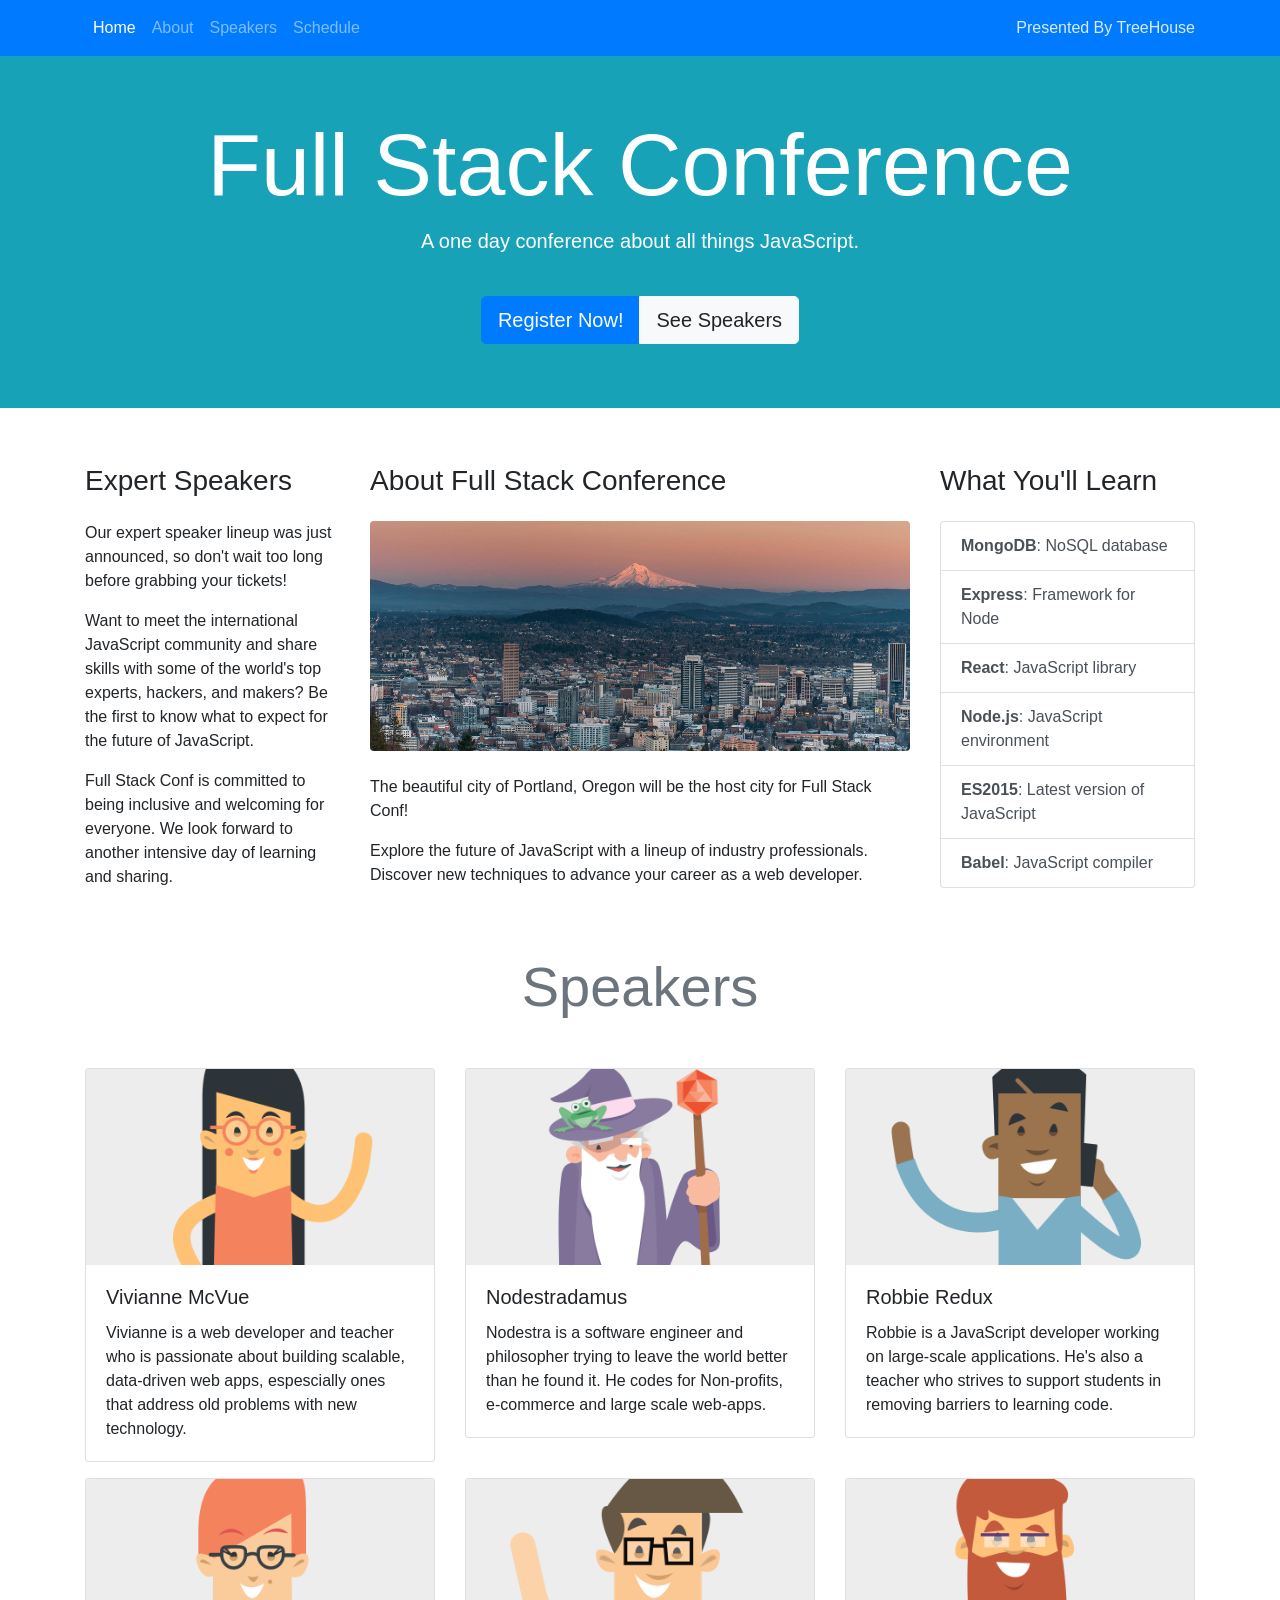
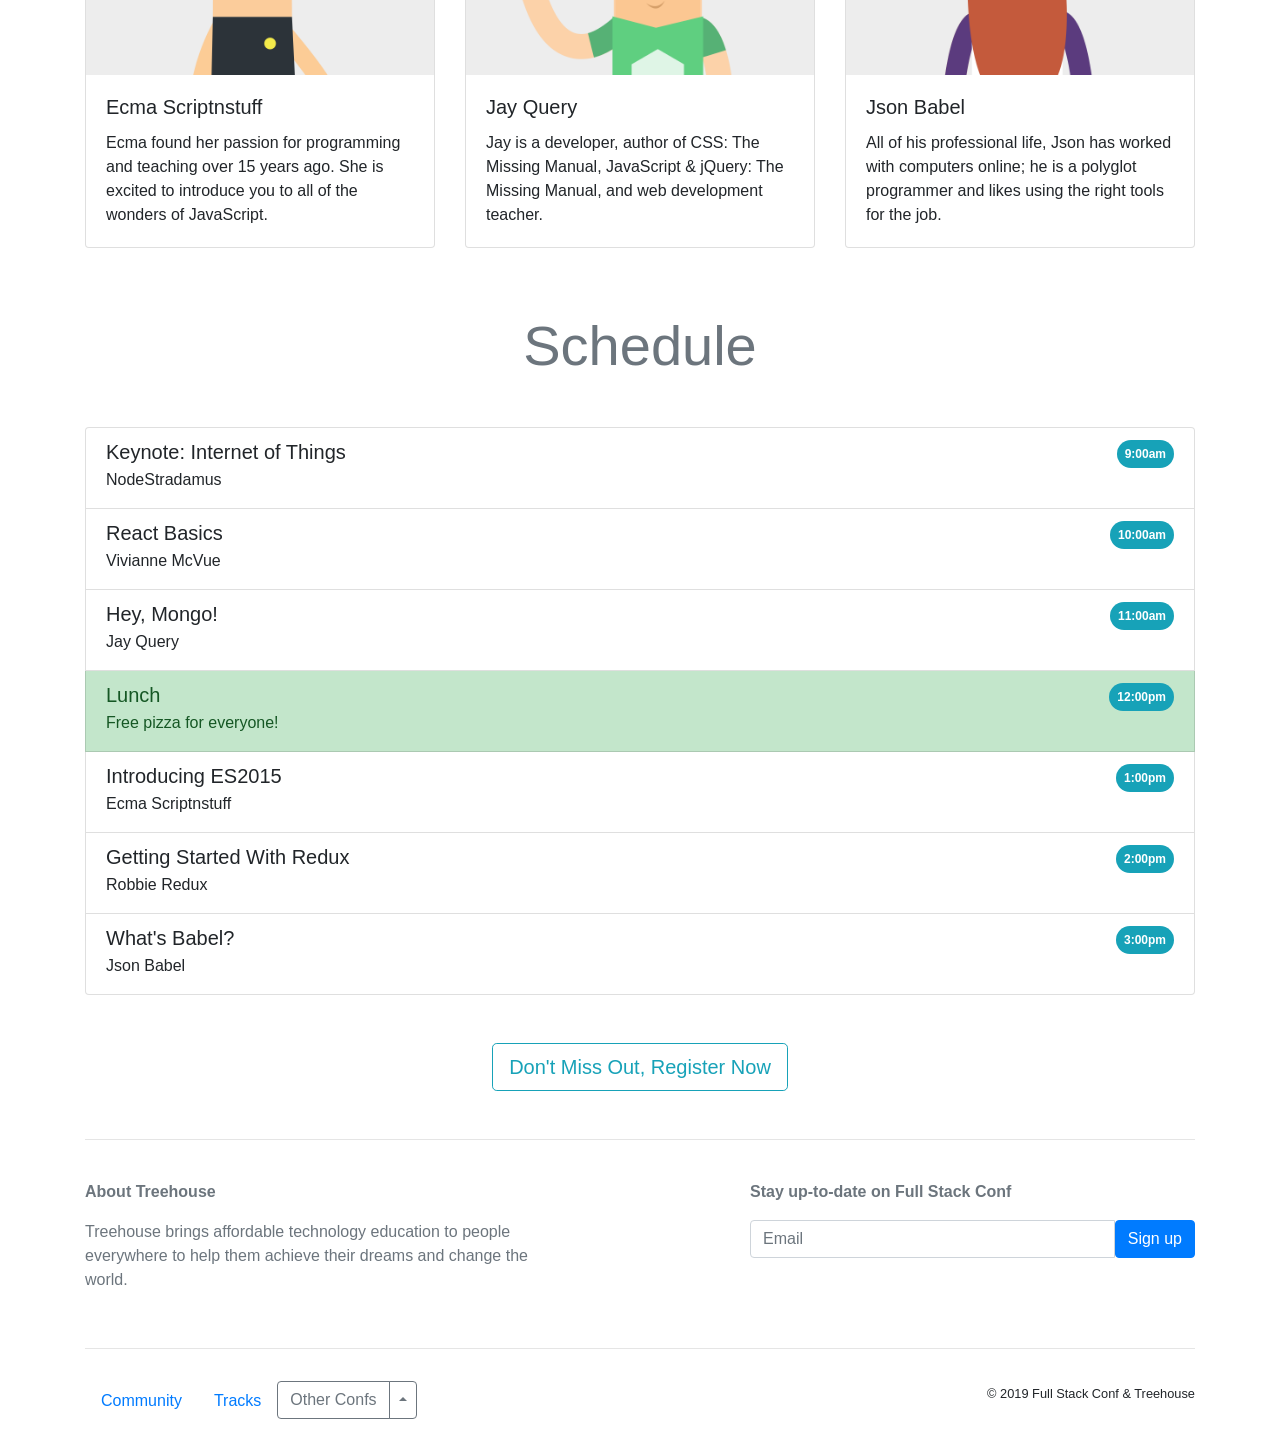
==== index.html @ b1ccd08b "Update index.html" ====
<!DOCTYPE html>
<html lang="en">
  <head>
    <title>Full Stack Conf</title>
    <!-- Required meta tags -->
    <meta charset="utf-8">
    <meta name="viewport" content="width=device-width, initial-scale=1, shrink-to-fit=no">

    <!-- Bootstrap CSS -->
    <link rel="stylesheet" href="https://maxcdn.bootstrapcdn.com/bootstrap/4.0.0-beta/css/bootstrap.min.css" integrity="sha384-/Y6pD6FV/Vv2HJnA6t+vslU6fwYXjCFtcEpHbNJ0lyAFsXTsjBbfaDjzALeQsN6M" crossorigin="anonymous">
    <link rel="stylesheet" type="text/css" href="style.css">
  </head>
  <body id="home" data-spy="scroll" data-target=".navbar" data-offset="100">

      <!-- Navbar -->
    <nav class="navbar navbar-expand-lg navbar-dark bg-primary fixed-top">
          <div class="container">
                <a class="navbar-brand order-1 mr-0" href="https://www.teamtreehouse.com" target="_blank">Presented By TreeHouse</a>
                <button class="navbar-toggler" type="button" data-toggle="collapse" data-target="#navbarNavAltMarkup" aria-controls="navbarNavAltMarkup" aria-expanded="false" aria-label="Toggle navigation">
                <span class="navbar-toggler-icon"></span>
                </button>
                <div class="collapse navbar-collapse" id="navbarNavAltMarkup">
                <div class="navbar-nav">
                    <a class="nav-item nav-link" href="#home">Home <span class="sr-only">(current)</span></a>
                    <a class="nav-item nav-link" href="#about">About</a>
                    <a class="nav-item nav-link" href="#speakers">Speakers</a>
                    <a class="nav-item nav-link" href="#schedule" tabindex="-1" aria-disabled="true">Schedule</a>
                </div>
                </div>
            </div>
    </nav><!-- /NavBar -->

      <!-- JumboTron -->
    <div class="jumbotron jumbotron-fluid bg-info text-white">
        <div class="container text-sm-center pt-5">
            <h1 class="display-2">Full Stack Conference</h1>
            <p class="lead">A one day conference about all things JavaScript.</p>
            <div class="btn-group mt-4" role="group" aria-label="callout buttons">
                    <button type="button" data-toggle="modal" data-target="#register" class="btn  btn-primary btn-lg">Register Now!</button>
                    <a class="btn btn-light btn-lg" href="#speakers">See Speakers</a>
                </div>
        </div>
    </div><!-- /Jumbotron -->

    <div class="container pt-4">

        <!-- about -->
        <div class="row" id="about">
            <div class="col-lg order-lg-2 col-xl-6">
                <h3 class="mb-4">About Full Stack Conference</h3>
                <img src="pdx.jpg" alt="Portland" class="mb-4 img-fluid rounded d-none d-sm-block">
                <p>The beautiful city of Portland, Oregon will be the host city for Full Stack Conf!</p>
                <p>Explore the future of JavaScript with a lineup of industry professionals. Discover new techniques to advance your career as a web developer.</p>
            </div>
            <div class="col-lg order-lg-1">
                <h3 class="mb-4">Expert Speakers</h3>
                <p>Our expert speaker lineup was just announced, so don't wait too long before grabbing your tickets!</p>
                <p>Want to meet the international JavaScript community and share skills with some of the world's top experts, hackers, and makers? Be the first to know what to expect for the future of JavaScript.</p>
                <p>Full Stack Conf is committed to being inclusive and welcoming for everyone. We look forward to another intensive day of learning and sharing.</p>
            </div>
            <div class="col-lg order-lg-3">
                <h3 class="mb-4">What You'll Learn</h3>
                <div class="list-group">
                        <a href="#" class="list-group-item list-group-item-action"><strong>MongoDB</strong>: NoSQL database</a>
                        <a href="#" class="list-group-item list-group-item-action"><strong>Express</strong>: Framework for Node</a>
                        <a href="#" class="list-group-item list-group-item-action"><strong>React</strong>: JavaScript library</a>
                        <a href="#" class="list-group-item list-group-item-action"><strong>Node.js</strong>: JavaScript environment</a>
                        <a href="#" class="list-group-item list-group-item-action"><strong>ES2015</strong>: Latest version of JavaScript</a>
                        <a href="#" class="list-group-item list-group-item-action"><strong>Babel</strong>: JavaScript compiler</a>
                        </div>
            </div>
        </div><!--/about -->

        <!-- Speakers -->
        <h1 id="speakers" class="display-4 text-center my-5 text-muted">Speakers</h1>
        <div class="row">
            <div class="col-md-6 col-lg-4">
                <div class="card mb-3">
                    <img src="vivianne.png" class="card-img-top" alt="Vivianne">
                    <div class="card-body">
                        <h5 class="card-title">Vivianne McVue</h5>
                        <p class="card-text">Vivianne is a web developer and teacher who is passionate about building scalable, data-driven web apps, espescially ones that address old problems with new technology.</p>
                    </div>
                </div>
            </div>
            <div class="col-md-6 col-lg-4">
                    <div class="card mb-3">
                            <img src="nodestradamus.png" class="card-img-top" alt="Nodestradamus">
                            <div class="card-body">
                                <h5 class="card-title">Nodestradamus</h5>
                                <p class="card-text">Nodestra is a software engineer and philosopher trying to leave the world better than he found it. He codes for Non-profits, e-commerce and large scale web-apps.</p>
                            </div>
                        </div>
            </div>
            <div class="col-md-6 col-lg-4">                  
                <div class="card mb-3">
                    <img src="robbie.png" class="card-img-top" alt="Robbie">
                    <div class="card-body">
                        <h5 class="card-title">Robbie Redux</h5>
                        <p class="card-text">Robbie is a JavaScript developer working on large-scale applications. He's also a teacher who strives to support students in removing barriers to learning code.</p>
                    </div>
                </div>
            </div>
            <div class="col-md-6 col-lg-4">                  
                <div class="card mb-3">
                    <img src="ecma.png" class="card-img-top" alt="Ecma">
                    <div class="card-body">
                        <h5 class="card-title">Ecma Scriptnstuff</h5>
                        <p class="card-text">Ecma found her passion for programming and teaching over 15 years ago. She is excited to introduce you to all of the wonders of JavaScript.</p>
                    </div>
                </div>
            </div>
            <div class="col-md-6 col-lg-4">                  
                <div class="card mb-3">
                    <img src="jay.png" class="card-img-top" alt="Nodestradamus">
                    <div class="card-body">
                        <h5 class="card-title">Jay Query</h5>
                        <p class="card-text">Jay is a developer, author of CSS: The Missing Manual, JavaScript &amp; jQuery: The Missing Manual, and web development teacher.</p>
                    </div>
                </div>
            </div>
            <div class="col-md-6 col-lg-4">                  
                <div class="card mb-3">
                    <img src="json.png" class="card-img-top" alt="Json">
                    <div class="card-body">
                        <h5 class="card-title">Json Babel</h5>
                        <p class="card-text">All of his professional life, Json has worked with computers online; he is a polyglot programmer and likes using the right tools for the job.</p>
                    </div>
                </div>
            </div>
        </div>        <!-- /Speakers -->

        <!-- Schedule -->
        <h1 id="schedule" class="display-4 text-center my-5 text-muted">Schedule</h1>
        <ul class="list-group">
            <li class="list-group-item">
                <div class="d-flex justify-content-between">
                    <h5 class="mb-1">Keynote: Internet of Things</h5>
                    <span class="badge badge-pill badge-info p-2">9:00am</span>
                </div>
                <p class="mb-1">NodeStradamus</p>
            </li>
            <li class="list-group-item">
                <div class="d-flex justify-content-between">
                    <h5 class="mb-1">React Basics</h5>
                    <span class="badge badge-pill badge-info p-2">10:00am</span>
                </div>
                <p class="mb-1">Vivianne McVue</p>
            </li>
                <li class="list-group-item">
                    <div class="d-flex justify-content-between">
                    <h5 class="mb-1">Hey, Mongo!</h5>
                    <span class="badge badge-pill badge-info p-2">11:00am</span>
                    </div>
                    <p class="mb-1">Jay Query</p>
            </li>
            <li class="list-group-item list-group-item-success">
                <div class="d-flex justify-content-between">
                    <h5 class="mb-1">Lunch</h5>
                    <span class="badge badge-pill badge-info p-2">12:00pm</span>
                </div>
                <p class="mb-1">Free pizza for everyone!</p>
            </li>
            <li class="list-group-item">
                <div class="d-flex justify-content-between">
                    <h5 class="mb-1">Introducing ES2015</h5>
                    <span class="badge badge-pill badge-info p-2">1:00pm</span>
                </div>
                <p class="mb-1">Ecma Scriptnstuff</p>
            </li> 
                <li class="list-group-item">
                    <div class="d-flex justify-content-between">
                    <h5 class="mb-1">Getting Started With Redux</h5>
                    <span class="badge badge-pill badge-info p-2">2:00pm</span>
                    </div>
                    <p class="mb-1">Robbie Redux</p>
            </li> 
            <li class="list-group-item">
                <div class="d-flex justify-content-between">
                    <h5 class="mb-1">What's Babel?</h5>
                    <span class="badge badge-pill badge-info p-2">3:00pm</span>
                </div>
                <p class="mb-1">Json Babel</p>
            </li>        
        </ul><!-- /Schedule -->

        <!-- Callout Button -->
        <button type="button" data-toggle="modal" data-target="#register" class="btn btn-outline-info btn-lg d-block mx-auto my-5">Don't Miss Out, Register Now</button><!-- /Callout Button -->

        <!-- signup form -->
        <hr>
            <div class="row py-4 text-muted">
                <div class="col-md col-xl-5">
                    <p><strong>About Treehouse</strong></p>
                    <p>Treehouse brings affordable technology education to people everywhere to help them achieve their dreams and change the world.</p>
                </div>
                <div class="col-md col-xl-5 ml-auto">
                    <p><strong>Stay up-to-date on Full Stack Conf</strong></p>
                    <div class="input-group">
                    <input type="text" class="form-control" placeholder="Email">
                    <span class="input-group-btn">
                        <button class="btn btn-primary" type="button">Sign up</button>
                    </span>
                    </div>
                </div>
            </div>
        <hr><!-- /signup form -->

        <!-- footer -->
        <div class="row py-3">
            <div class="col-md-7"> 
                <ul class="nav">
                    <li class="nav-item"><a class="nav-link" href="#">Community</a>
                    </li>
                    <li class="nav-item"><a class="nav-link" href="#">Tracks</a>
                    </li>
                    <li class="nav-item">
                        <div class="btn-group dropup">
                            <button type="button" class="btn btn-outline-secondary">Other Confs</button>
                            <button type="button" class="btn btn-outline-secondary dropdown-toggle dropdown-toggle-split" data-toggle="dropdown" aria-haspopup="true" aria-expanded="false">
                                <span class="sr-only">Toggle Dropdown</span>
                            </button>
                            <div class="dropdown-menu">
                                <a class="dropdown-item" href="#">CSS Conf</a>
                                <a class="dropdown-item" href="#">Python Conf</a>
                                <a class="dropdown-item" href="#">Java Conf</a>
                                <a class="dropdown-item" href="#">Swift Conf</a>
                            </div>
                        </div>
                    </li>
                </ul>
            </div>
            <div class="col-md text-md-right">
                    <small>&copy; 2019 Full Stack Conf &amp; Treehouse</small>
            </div>
        </div><!-- /footer -->

    </div><!--/container -->

<!-- ===============================
    FORM MODAL
====================================-->

<div class="modal fade" id="register" tabindex="-1" role="dialog" aria-labelledby="register form" aria-hidden="true">
    <div class="modal-dialog modal-lg" role="document">
        <div class="modal-content">
            <div class="modal-header bg-info text-white">
                <h5 class="modal-title" id="exampleModalLabel">Register for Full-Stack Conference</h5>
                <button type="button" class="close" data-dismiss="modal" aria-label="Close">
                <span aria-hidden="true">&times;</span>
                </button>
            </div>
            <div class="modal-body">
                <!-- Registration Form -->
                <form>
                    <div class="alert alert-warning alert-dismissible fade show" role="alert">
                        <strong>Hurry!</strong> Early bird registration ends in 2 days.
                        <button type="button" class="close" data-dismiss="alert" aria-label="Close">
                            <span aria-hidden="true">&times;</span>
                        </button>
                    </div>
                    <h5 class="mb-4">Basic Info</h5>
                    <div class="form-group">
                        <label for="name">Name:</label>
                        <input type="text" class="form-control" id="name">
                    </div>
                    <div class="form-group">
                        <label for="email">Email:</label>
                        <input type="email" class="form-control" id="email">
                    </div>
                    <div class="form-group">
                        <label for="role">Job Role:</label>
                        <select class="form-control" id="role">
                            <option value="full stack js developer">Full Stack JavaScript Developer</option>
                            <option value="front end developer">Front End Developer</option>
                            <option value="back end developer">Back End Developer</option>
                            <option value="designer">Designer</option>
                            <option value="student">Student</option> 
                        </select>
                    </div>
                    <hr class="my-4">
                    <h5 class="mb-4">Which Topics Interest You Most?</h5>
                    <div class="form-check">
                        <label class="custom-control custom-checkbox">
                            <input type="checkbox" class="custom-control-input">
                            <span class="custom-control-indicator"></span>
                            <span class="custom-control-description">JavaScript Frameworks</span>
                        </label>
                    </div>                    
                    <div class="form-check">
                        <label class="custom-control custom-checkbox">
                            <input type="checkbox" class="custom-control-input">
                            <span class="custom-control-indicator"></span>
                            <span class="custom-control-description">JavaScript Libraries</span>
                        </label>
                    </div>                   
                     <div class="form-check">
                        <label class="custom-control custom-checkbox">
                            <input type="checkbox" class="custom-control-input">
                            <span class="custom-control-indicator"></span>
                            <span class="custom-control-description">Node.js</span>
                        </label>
                    </div>                    
                    <div class="form-check">
                        <label class="custom-control custom-checkbox">
                            <input type="checkbox" class="custom-control-input">
                            <span class="custom-control-indicator"></span>
                            <span class="custom-control-description">Build Tools</span>
                        </label>
                    </div>                    
                    <div class="form-check">
                        <label class="custom-control custom-checkbox">
                            <input type="checkbox" class="custom-control-input">
                            <span class="custom-control-indicator"></span>
                            <span class="custom-control-description">ES2015</span>
                        </label>
                    </div>
                    <hr class="mb-4">
                    <h5 class="mb-4">Payment Info</h5>
                    <div class="form-row">
                        <div class="col-lg-6 form-group">
                            <label for="cc-num">Card Number:</label>
                            <input class="form-control" id="cc-num" type="text">
                        </div>
                        <div class="col-lg form-group">
                            <label for="zip">Zip Code:</label>
                            <input class="form-control" id="zip" type="text">
                        </div>
                        <div class="col-lg form-group">
                            <label for="cvv">CVV:</label>
                            <input class="form-control" id="cvv" type="text">
                        </div>
                    </div>
                    <div class="form-row">
                        <label class="col-lg-12">Expiration Date:</label>
                        <div class="form-group col-lg-8">
                            <select class="custom-select form-control" id="exp-month">
                                <option value="1">1 - January</option>
                                <option value="2">2 - February</option>
                                <option value="3">3 - March</option>
                                <option value="4">4 - April</option>
                                <option value="5">5 - May</option>
                                <option value="6">6 - June</option>
                                <option value="7">7 - July</option>
                                <option value="8">8 - August</option>
                                <option value="9">9 - September</option>
                                <option value="10">10 - October</option>
                                <option value="11">11 - November</option> 
                                <option value="12">12 - December</option>
                            </select> 
                        </div>
                        <div class="form-group col-lg">
                            <select class="custom-select form-control" id="exp-year">
                                <option value="2016">2016</option>
                                <option value="2017">2017</option>
                                <option value="2018">2018</option>
                                <option value="2019">2019</option>
                                <option value="2020">2020</option>
                            </select>  
                        </div>
                    </div>
                    <hr class="mb-4">
                    <button type="submit" class="btn btn-primary btn-lg">Register</button>
                </form><!-- /Registration Form -->
            </div>
        </div>
    </div>
</div>

    <!-- Optional JavaScript -->
    <!-- jQuery first, then Popper.js, then Bootstrap JS -->
    <script src="https://code.jquery.com/jquery-3.2.1.slim.min.js" integrity="sha384-KJ3o2DKtIkvYIK3UENzmM7KCkRr/rE9/Qpg6aAZGJwFDMVNA/GpGFF93hXpG5KkN" crossorigin="anonymous"></script>
    <script src="https://cdnjs.cloudflare.com/ajax/libs/popper.js/1.11.0/umd/popper.min.js" integrity="sha384-b/U6ypiBEHpOf/4+1nzFpr53nxSS+GLCkfwBdFNTxtclqqenISfwAzpKaMNFNmj4" crossorigin="anonymous"></script>
    <script src="https://maxcdn.bootstrapcdn.com/bootstrap/4.0.0-beta/js/bootstrap.min.js" integrity="sha384-h0AbiXch4ZDo7tp9hKZ4TsHbi047NrKGLO3SEJAg45jXxnGIfYzk4Si90RDIqNm1" crossorigin="anonymous"></script>
  </body>
</html>
---- style.css ----
.navbar .navbar-brand{
  color: rgba(255,255,255,0.85);
  font-size: 1rem;
}

.jumbotron {
  background-image: url('../img/jumbo-bg.jpg');
  background-size: cover;
}
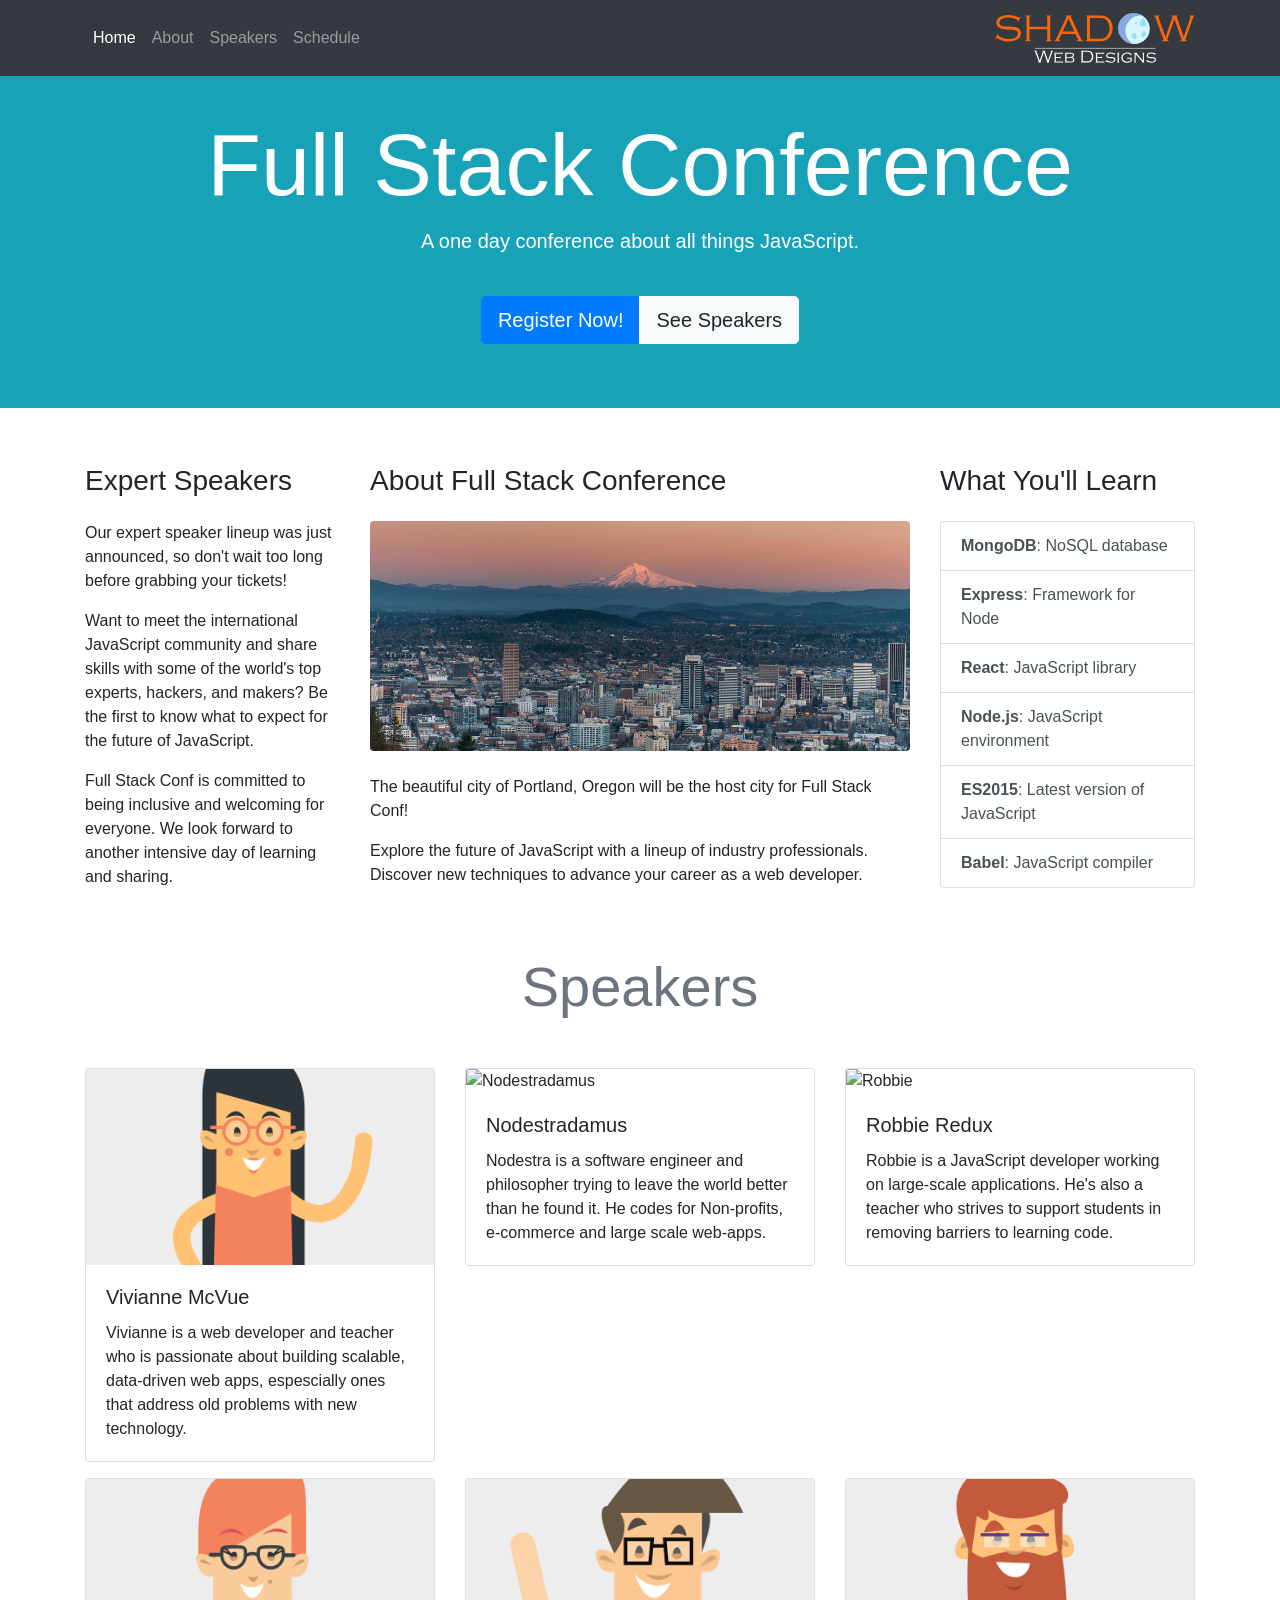
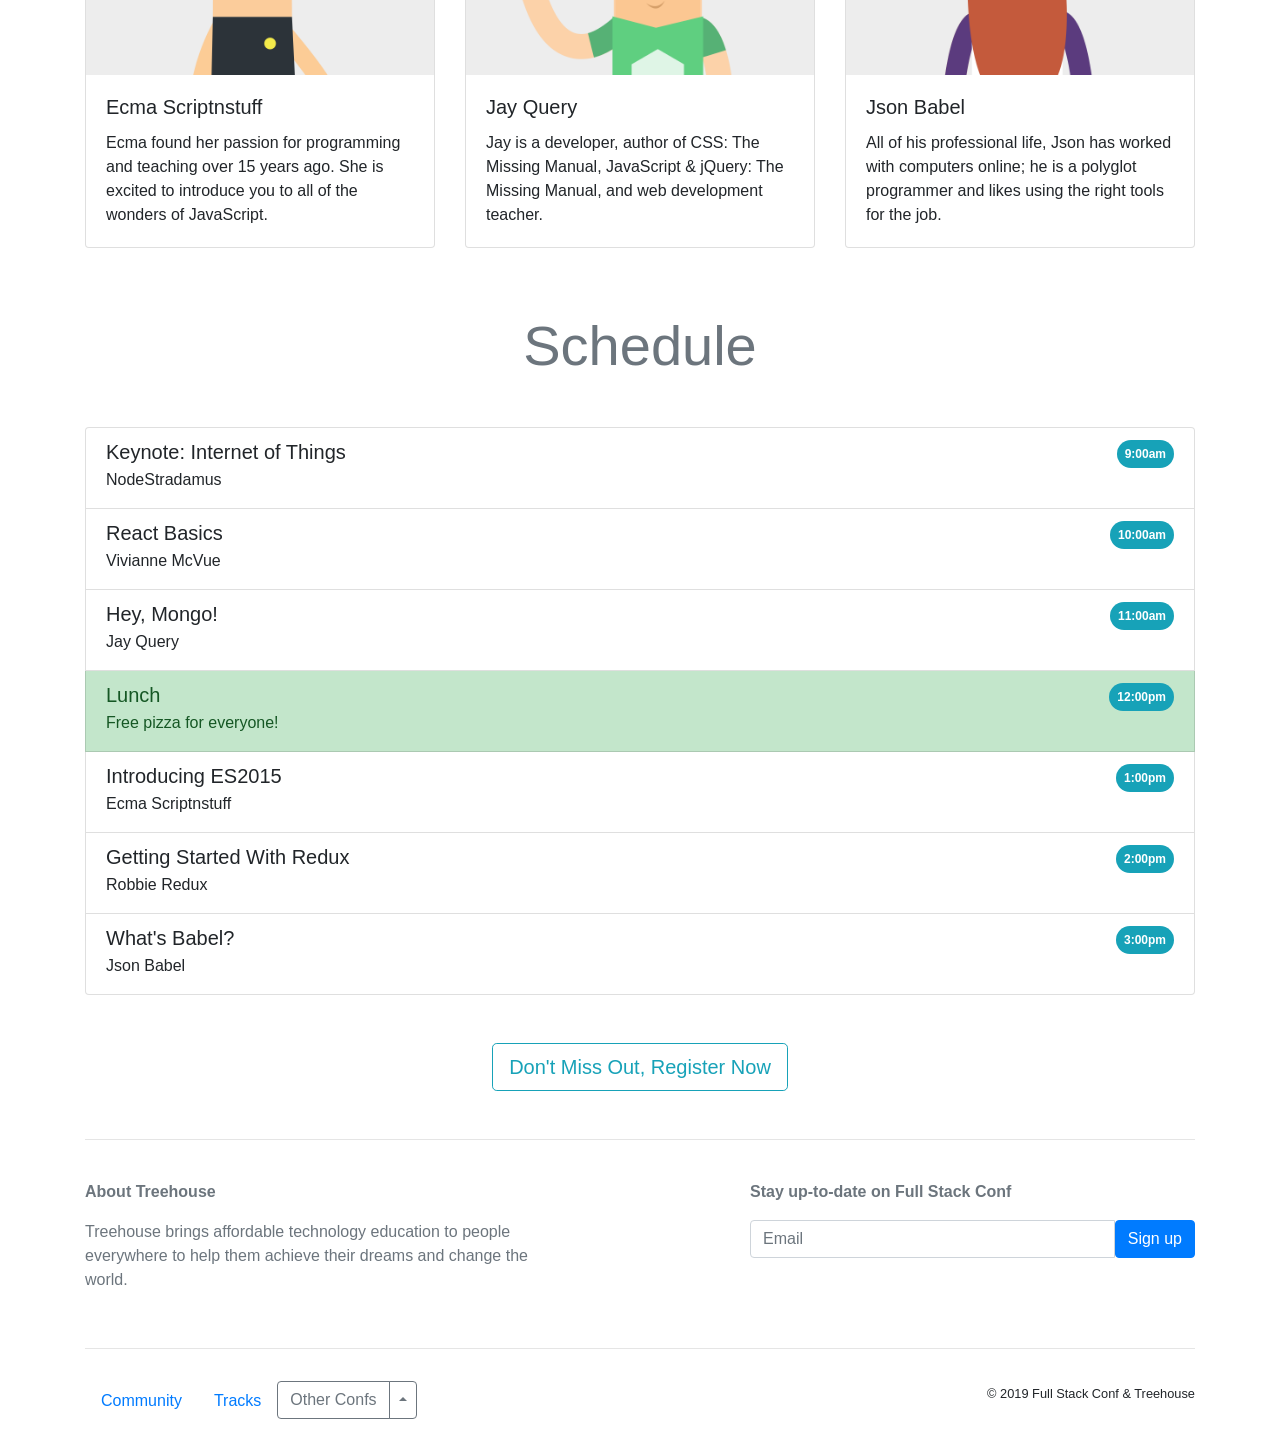
==== commit e684dae2: "Add files via upload" ====
--- a/index.html
+++ b/index.html
@@ -13,9 +13,9 @@
   <body id="home" data-spy="scroll" data-target=".navbar" data-offset="100">
 
       <!-- Navbar -->
-    <nav class="navbar navbar-expand-lg navbar-dark bg-primary fixed-top">
+    <nav class="navbar navbar-expand-lg navbar-dark bg-dark fixed-top">
           <div class="container">
-                <a class="navbar-brand order-1 mr-0" href="https://www.teamtreehouse.com" target="_blank">Presented By TreeHouse</a>
+                <a  class="navbar-brand order-1 mr-0" href="https://www.teamtreehouse.com" target="_blank"><img class="logo" src="LightShadows.svg" alt="logo"></a>
                 <button class="navbar-toggler" type="button" data-toggle="collapse" data-target="#navbarNavAltMarkup" aria-controls="navbarNavAltMarkup" aria-expanded="false" aria-label="Toggle navigation">
                 <span class="navbar-toggler-icon"></span>
                 </button>
@@ -85,7 +85,7 @@
             </div>
             <div class="col-md-6 col-lg-4">
                     <div class="card mb-3">
-                            <img src="nodestradamus.png" class="card-img-top" alt="Nodestradamus">
+                            <img src="Nodestradamus.png" class="card-img-top" alt="Nodestradamus">
                             <div class="card-body">
                                 <h5 class="card-title">Nodestradamus</h5>
                                 <p class="card-text">Nodestra is a software engineer and philosopher trying to leave the world better than he found it. He codes for Non-profits, e-commerce and large scale web-apps.</p>
@@ -94,7 +94,7 @@
             </div>
             <div class="col-md-6 col-lg-4">                  
                 <div class="card mb-3">
-                    <img src="robbie.png" class="card-img-top" alt="Robbie">
+                    <img src="Robbie.png" class="card-img-top" alt="Robbie">
                     <div class="card-body">
                         <h5 class="card-title">Robbie Redux</h5>
                         <p class="card-text">Robbie is a JavaScript developer working on large-scale applications. He's also a teacher who strives to support students in removing barriers to learning code.</p>
--- a/style.css
+++ b/style.css
@@ -1,9 +1,27 @@
-.navbar .navbar-brand{
+.navbar{
   color: rgba(255,255,255,0.85);
   font-size: 1rem;
+  background-color: gray;
+  color: white;
 }
 
+.nav-item{
+  color: white;
+}
 .jumbotron {
   background-image: url('../img/jumbo-bg.jpg');
   background-size: cover;
+}
+
+.logo{
+  max-width: 200px;
+}
+
+@media(min-width: 750px){
+.card:hover {
+  transform: scale(1.1); 
+}
+.list-group-item:hover{
+  transform: scale(1.05);
+}
 }
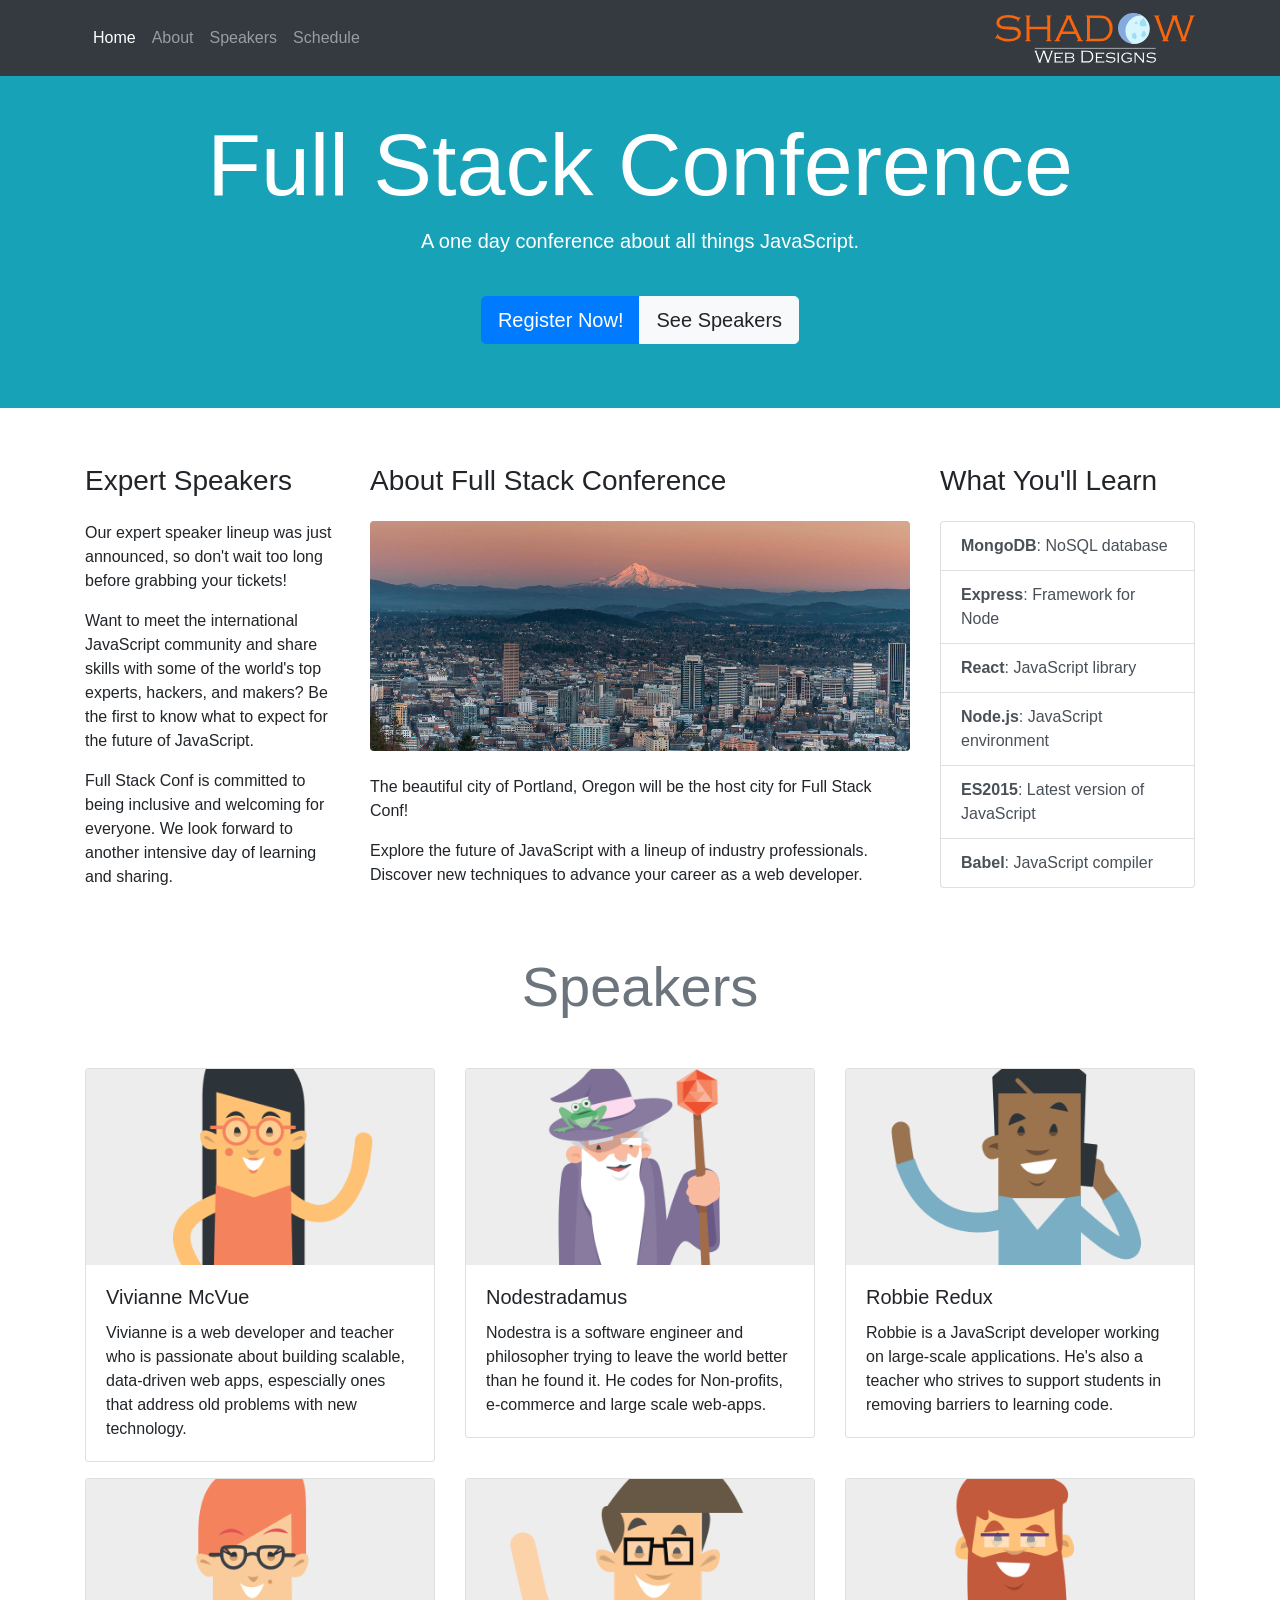
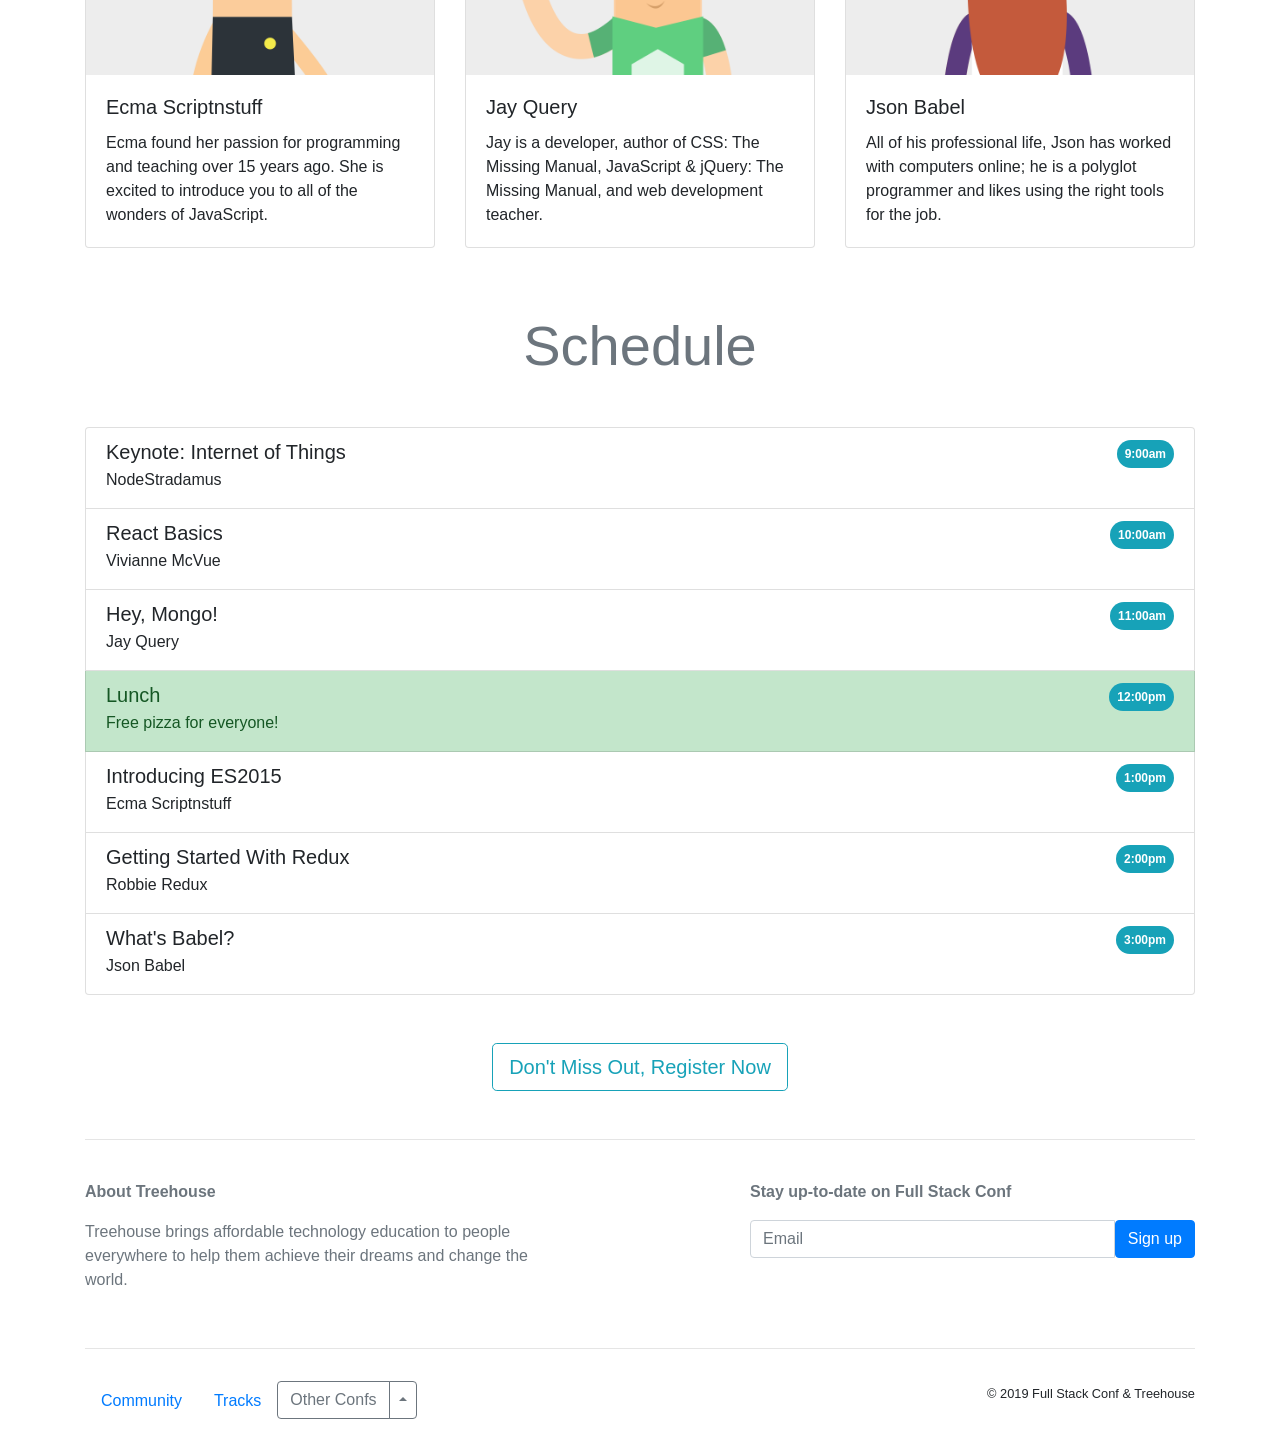
==== commit 498cb674: "Update index.html" ====
--- a/index.html
+++ b/index.html
@@ -15,7 +15,7 @@
       <!-- Navbar -->
     <nav class="navbar navbar-expand-lg navbar-dark bg-dark fixed-top">
           <div class="container">
-                <a  class="navbar-brand order-1 mr-0" href="https://www.teamtreehouse.com" target="_blank"><img class="logo" src="LightShadows.svg" alt="logo"></a>
+                <a  class="navbar-brand order-1 mr-0" href="https://levikull.github.io/" target="_blank"><img class="logo" src="LightShadows.svg" alt="logo"></a>
                 <button class="navbar-toggler" type="button" data-toggle="collapse" data-target="#navbarNavAltMarkup" aria-controls="navbarNavAltMarkup" aria-expanded="false" aria-label="Toggle navigation">
                 <span class="navbar-toggler-icon"></span>
                 </button>
@@ -85,7 +85,7 @@
             </div>
             <div class="col-md-6 col-lg-4">
                     <div class="card mb-3">
-                            <img src="Nodestradamus.png" class="card-img-top" alt="Nodestradamus">
+                            <img src="nodestradamus.png" class="card-img-top" alt="Nodestradamus">
                             <div class="card-body">
                                 <h5 class="card-title">Nodestradamus</h5>
                                 <p class="card-text">Nodestra is a software engineer and philosopher trying to leave the world better than he found it. He codes for Non-profits, e-commerce and large scale web-apps.</p>
@@ -94,7 +94,7 @@
             </div>
             <div class="col-md-6 col-lg-4">                  
                 <div class="card mb-3">
-                    <img src="Robbie.png" class="card-img-top" alt="Robbie">
+                    <img src="robbie.png" class="card-img-top" alt="Robbie">
                     <div class="card-body">
                         <h5 class="card-title">Robbie Redux</h5>
                         <p class="card-text">Robbie is a JavaScript developer working on large-scale applications. He's also a teacher who strives to support students in removing barriers to learning code.</p>
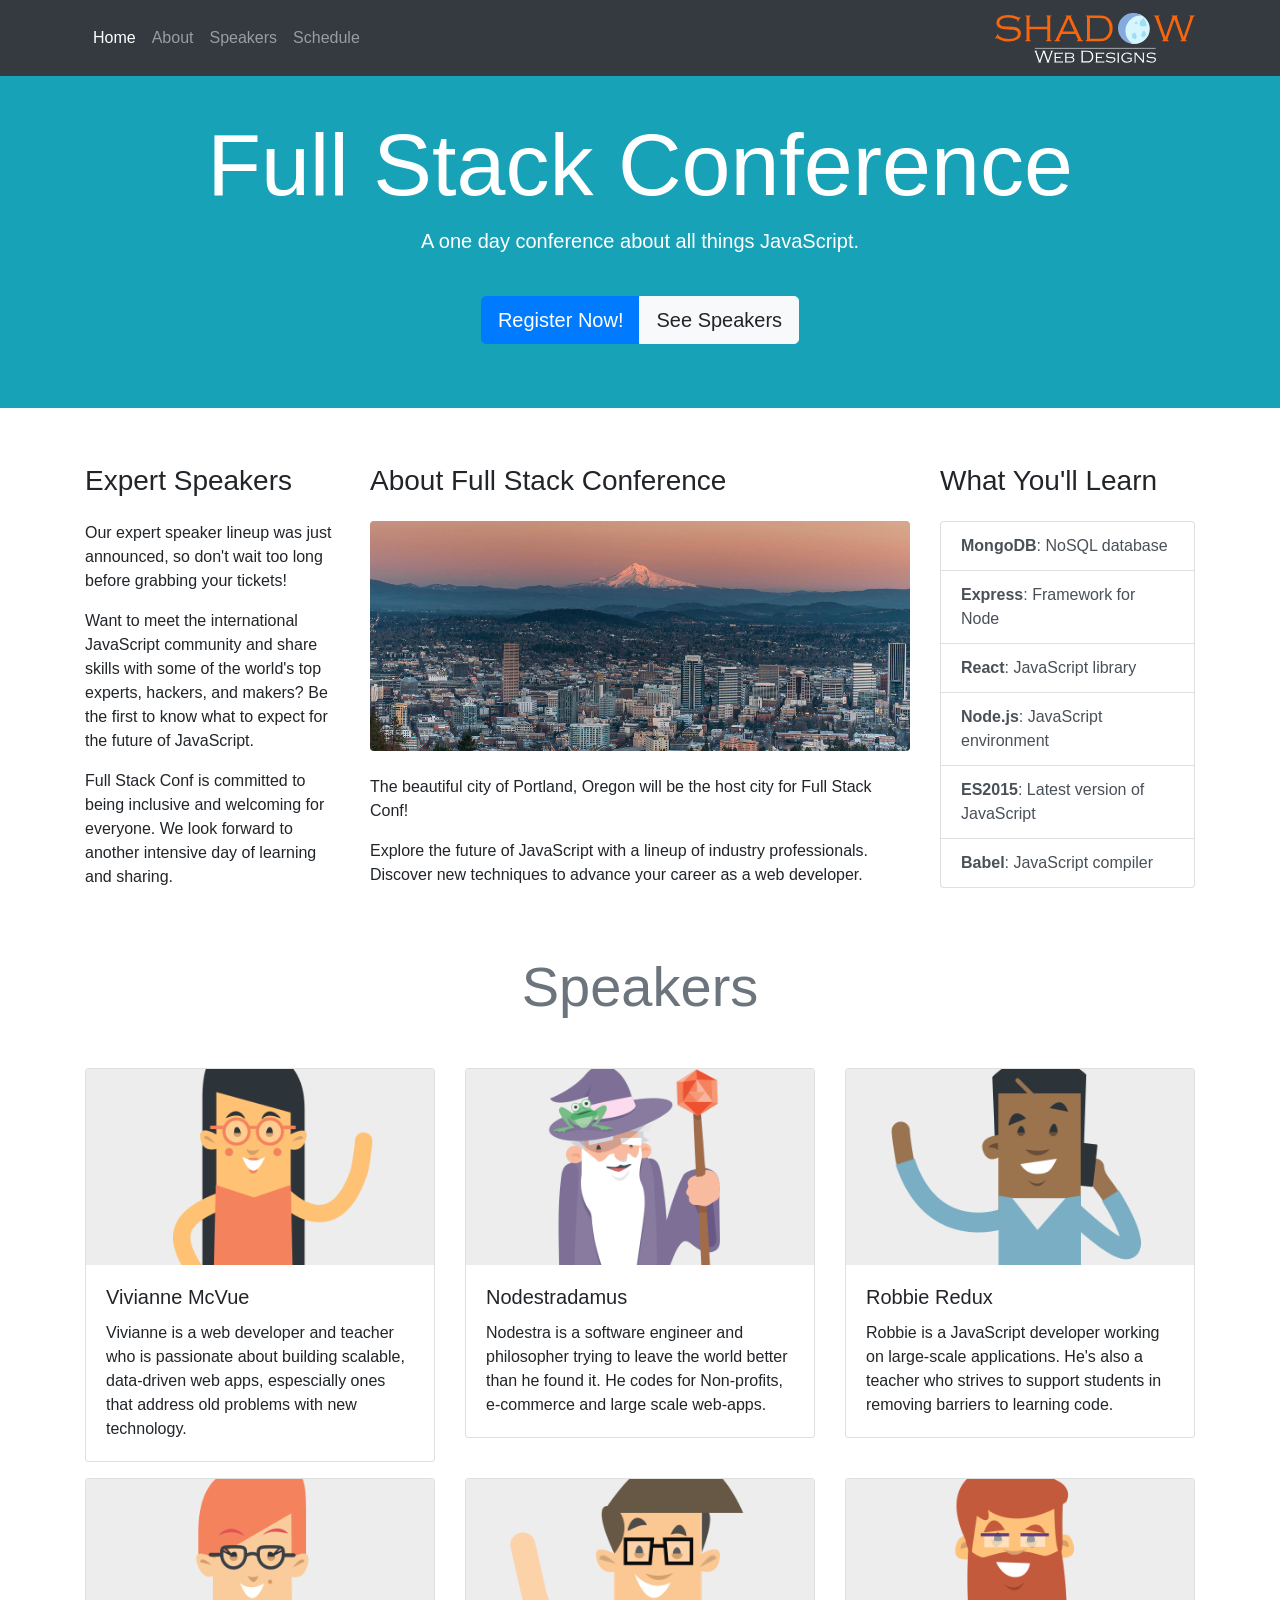
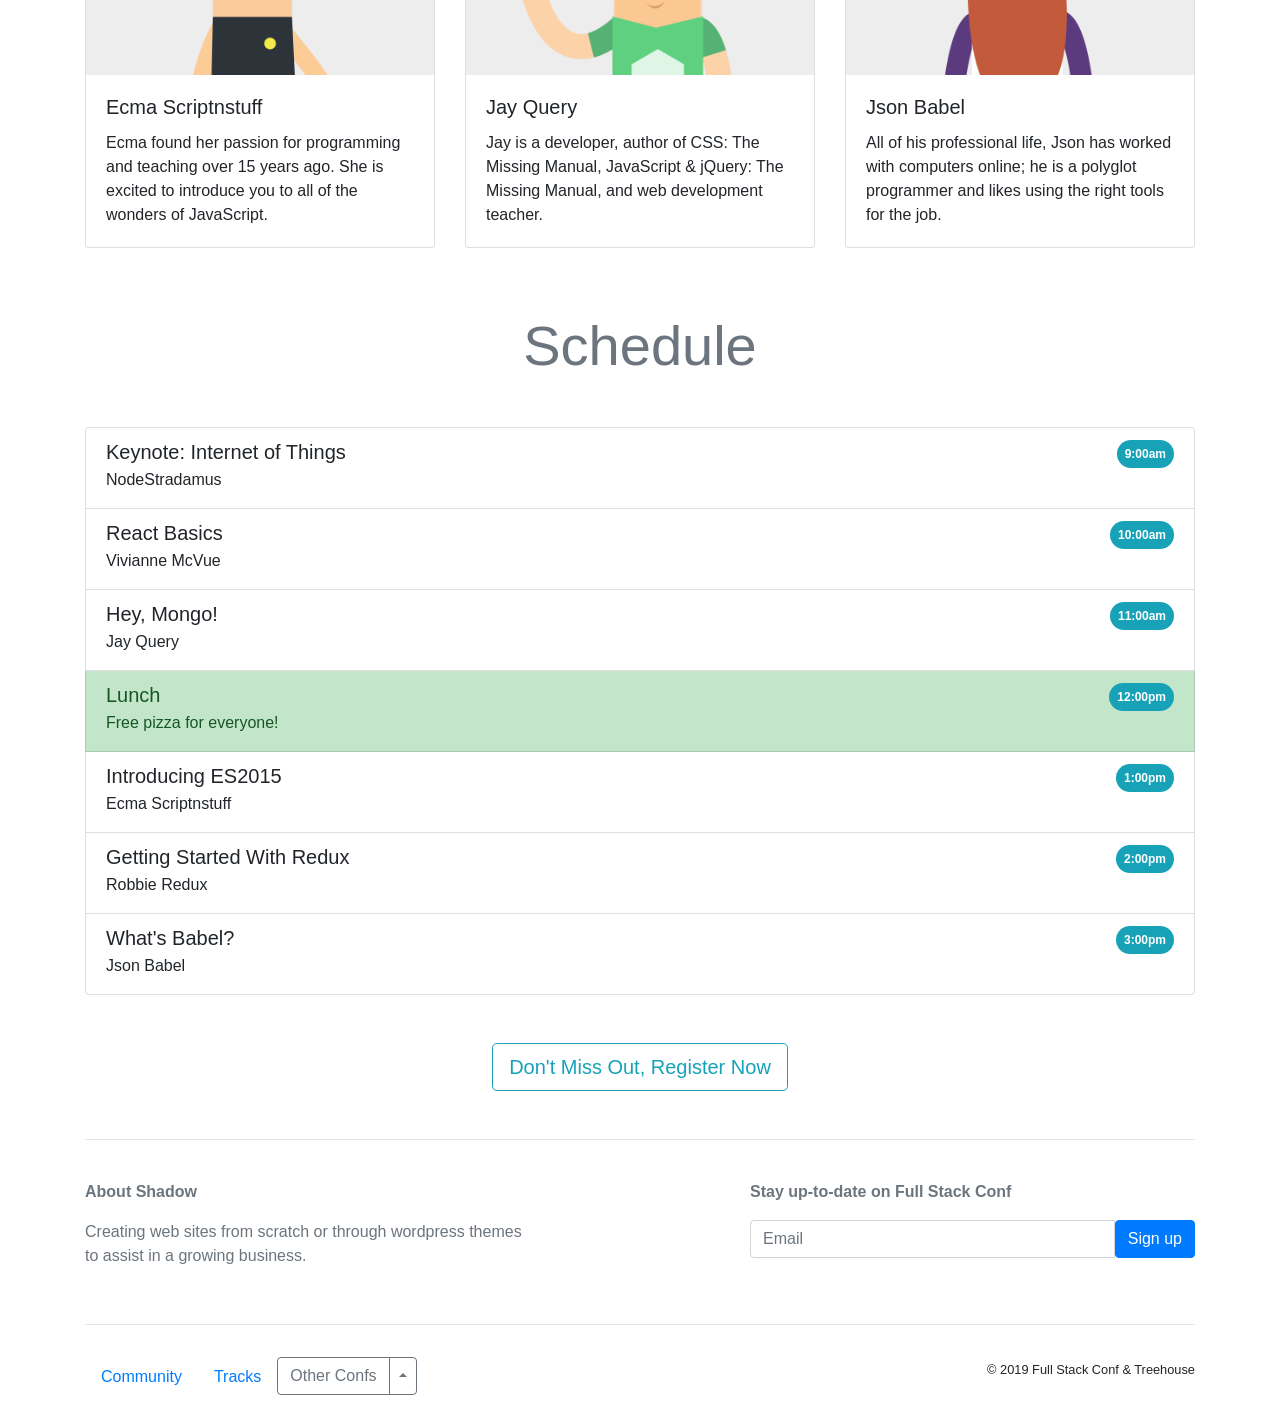
==== commit 03d5bfeb: "Update index.html" ====
--- a/index.html
+++ b/index.html
@@ -191,8 +191,8 @@
         <hr>
             <div class="row py-4 text-muted">
                 <div class="col-md col-xl-5">
-                    <p><strong>About Treehouse</strong></p>
-                    <p>Treehouse brings affordable technology education to people everywhere to help them achieve their dreams and change the world.</p>
+                    <p><strong>About Shadow</strong></p>
+                    <p>Creating web sites from scratch or through wordpress themes to assist in a growing business.</p>
                 </div>
                 <div class="col-md col-xl-5 ml-auto">
                     <p><strong>Stay up-to-date on Full Stack Conf</strong></p>
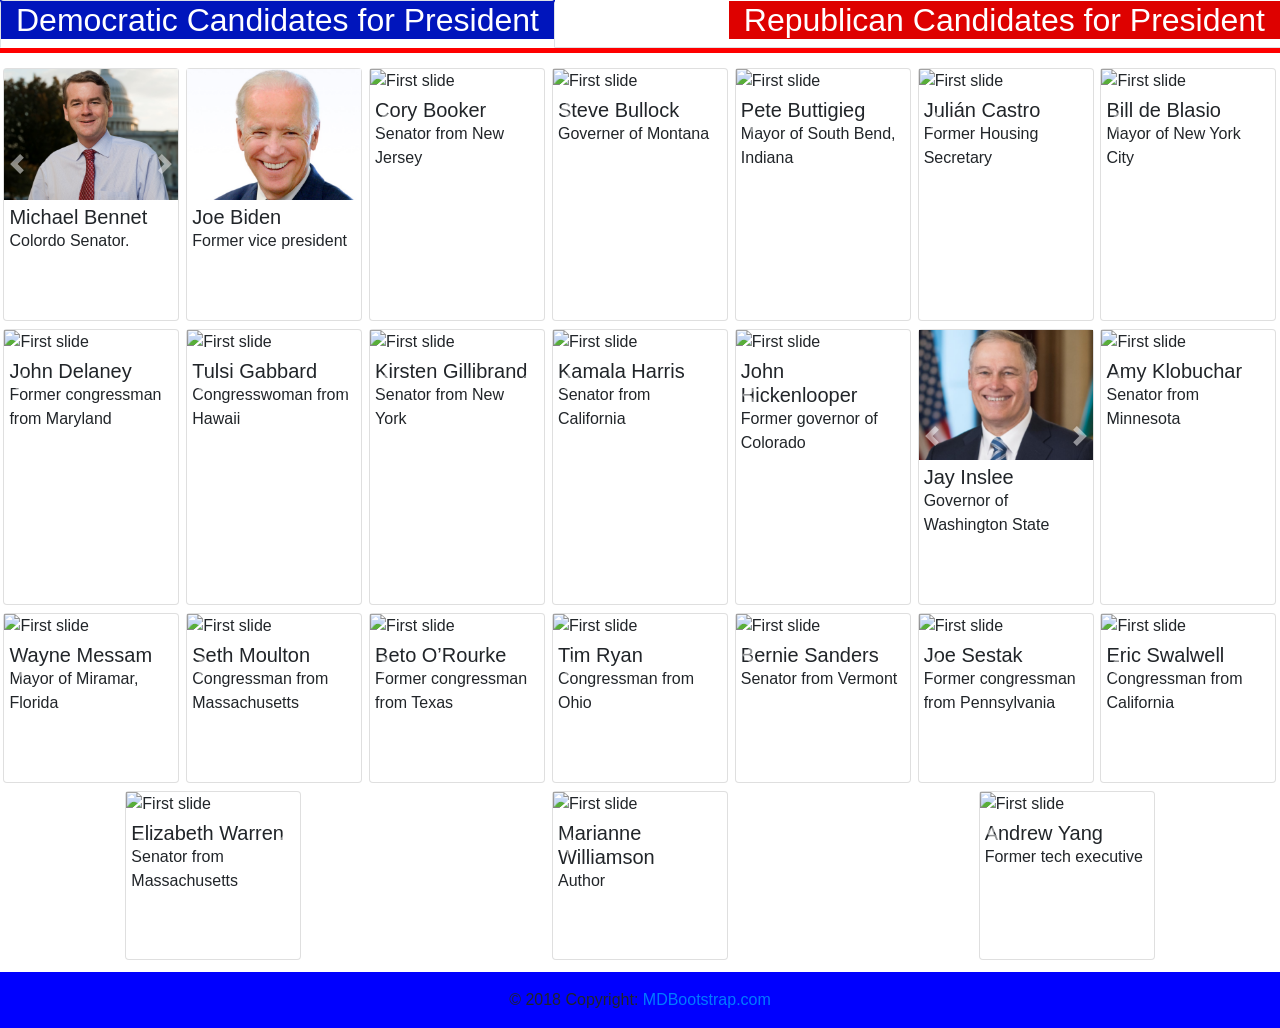
==== commit 43fe89fa: "Add files via upload" ====
--- a/index.html
+++ b/index.html
@@ -1,377 +1,847 @@
-<!DOCTYPE html>
-<html lang="en">
-  <head>
-    <title>Full Stack Conf</title>
-    <!-- Required meta tags -->
-    <meta charset="utf-8">
-    <meta name="viewport" content="width=device-width, initial-scale=1, shrink-to-fit=no">
-
-    <!-- Bootstrap CSS -->
-    <link rel="stylesheet" href="https://maxcdn.bootstrapcdn.com/bootstrap/4.0.0-beta/css/bootstrap.min.css" integrity="sha384-/Y6pD6FV/Vv2HJnA6t+vslU6fwYXjCFtcEpHbNJ0lyAFsXTsjBbfaDjzALeQsN6M" crossorigin="anonymous">
-    <link rel="stylesheet" type="text/css" href="style.css">
-  </head>
-  <body id="home" data-spy="scroll" data-target=".navbar" data-offset="100">
-
-      <!-- Navbar -->
-    <nav class="navbar navbar-expand-lg navbar-dark bg-dark fixed-top">
-          <div class="container">
-                <a  class="navbar-brand order-1 mr-0" href="https://levikull.github.io/" target="_blank"><img class="logo" src="LightShadows.svg" alt="logo"></a>
-                <button class="navbar-toggler" type="button" data-toggle="collapse" data-target="#navbarNavAltMarkup" aria-controls="navbarNavAltMarkup" aria-expanded="false" aria-label="Toggle navigation">
-                <span class="navbar-toggler-icon"></span>
-                </button>
-                <div class="collapse navbar-collapse" id="navbarNavAltMarkup">
-                <div class="navbar-nav">
-                    <a class="nav-item nav-link" href="#home">Home <span class="sr-only">(current)</span></a>
-                    <a class="nav-item nav-link" href="#about">About</a>
-                    <a class="nav-item nav-link" href="#speakers">Speakers</a>
-                    <a class="nav-item nav-link" href="#schedule" tabindex="-1" aria-disabled="true">Schedule</a>
-                </div>
-                </div>
-            </div>
-    </nav><!-- /NavBar -->
-
-      <!-- JumboTron -->
-    <div class="jumbotron jumbotron-fluid bg-info text-white">
-        <div class="container text-sm-center pt-5">
-            <h1 class="display-2">Full Stack Conference</h1>
-            <p class="lead">A one day conference about all things JavaScript.</p>
-            <div class="btn-group mt-4" role="group" aria-label="callout buttons">
-                    <button type="button" data-toggle="modal" data-target="#register" class="btn  btn-primary btn-lg">Register Now!</button>
-                    <a class="btn btn-light btn-lg" href="#speakers">See Speakers</a>
-                </div>
-        </div>
-    </div><!-- /Jumbotron -->
-
-    <div class="container pt-4">
-
-        <!-- about -->
-        <div class="row" id="about">
-            <div class="col-lg order-lg-2 col-xl-6">
-                <h3 class="mb-4">About Full Stack Conference</h3>
-                <img src="pdx.jpg" alt="Portland" class="mb-4 img-fluid rounded d-none d-sm-block">
-                <p>The beautiful city of Portland, Oregon will be the host city for Full Stack Conf!</p>
-                <p>Explore the future of JavaScript with a lineup of industry professionals. Discover new techniques to advance your career as a web developer.</p>
-            </div>
-            <div class="col-lg order-lg-1">
-                <h3 class="mb-4">Expert Speakers</h3>
-                <p>Our expert speaker lineup was just announced, so don't wait too long before grabbing your tickets!</p>
-                <p>Want to meet the international JavaScript community and share skills with some of the world's top experts, hackers, and makers? Be the first to know what to expect for the future of JavaScript.</p>
-                <p>Full Stack Conf is committed to being inclusive and welcoming for everyone. We look forward to another intensive day of learning and sharing.</p>
-            </div>
-            <div class="col-lg order-lg-3">
-                <h3 class="mb-4">What You'll Learn</h3>
-                <div class="list-group">
-                        <a href="#" class="list-group-item list-group-item-action"><strong>MongoDB</strong>: NoSQL database</a>
-                        <a href="#" class="list-group-item list-group-item-action"><strong>Express</strong>: Framework for Node</a>
-                        <a href="#" class="list-group-item list-group-item-action"><strong>React</strong>: JavaScript library</a>
-                        <a href="#" class="list-group-item list-group-item-action"><strong>Node.js</strong>: JavaScript environment</a>
-                        <a href="#" class="list-group-item list-group-item-action"><strong>ES2015</strong>: Latest version of JavaScript</a>
-                        <a href="#" class="list-group-item list-group-item-action"><strong>Babel</strong>: JavaScript compiler</a>
-                        </div>
-            </div>
-        </div><!--/about -->
-
-        <!-- Speakers -->
-        <h1 id="speakers" class="display-4 text-center my-5 text-muted">Speakers</h1>
-        <div class="row">
-            <div class="col-md-6 col-lg-4">
-                <div class="card mb-3">
-                    <img src="vivianne.png" class="card-img-top" alt="Vivianne">
-                    <div class="card-body">
-                        <h5 class="card-title">Vivianne McVue</h5>
-                        <p class="card-text">Vivianne is a web developer and teacher who is passionate about building scalable, data-driven web apps, espescially ones that address old problems with new technology.</p>
-                    </div>
-                </div>
-            </div>
-            <div class="col-md-6 col-lg-4">
-                    <div class="card mb-3">
-                            <img src="nodestradamus.png" class="card-img-top" alt="Nodestradamus">
-                            <div class="card-body">
-                                <h5 class="card-title">Nodestradamus</h5>
-                                <p class="card-text">Nodestra is a software engineer and philosopher trying to leave the world better than he found it. He codes for Non-profits, e-commerce and large scale web-apps.</p>
-                            </div>
-                        </div>
-            </div>
-            <div class="col-md-6 col-lg-4">                  
-                <div class="card mb-3">
-                    <img src="robbie.png" class="card-img-top" alt="Robbie">
-                    <div class="card-body">
-                        <h5 class="card-title">Robbie Redux</h5>
-                        <p class="card-text">Robbie is a JavaScript developer working on large-scale applications. He's also a teacher who strives to support students in removing barriers to learning code.</p>
-                    </div>
-                </div>
-            </div>
-            <div class="col-md-6 col-lg-4">                  
-                <div class="card mb-3">
-                    <img src="ecma.png" class="card-img-top" alt="Ecma">
-                    <div class="card-body">
-                        <h5 class="card-title">Ecma Scriptnstuff</h5>
-                        <p class="card-text">Ecma found her passion for programming and teaching over 15 years ago. She is excited to introduce you to all of the wonders of JavaScript.</p>
-                    </div>
-                </div>
-            </div>
-            <div class="col-md-6 col-lg-4">                  
-                <div class="card mb-3">
-                    <img src="jay.png" class="card-img-top" alt="Nodestradamus">
-                    <div class="card-body">
-                        <h5 class="card-title">Jay Query</h5>
-                        <p class="card-text">Jay is a developer, author of CSS: The Missing Manual, JavaScript &amp; jQuery: The Missing Manual, and web development teacher.</p>
-                    </div>
-                </div>
-            </div>
-            <div class="col-md-6 col-lg-4">                  
-                <div class="card mb-3">
-                    <img src="json.png" class="card-img-top" alt="Json">
-                    <div class="card-body">
-                        <h5 class="card-title">Json Babel</h5>
-                        <p class="card-text">All of his professional life, Json has worked with computers online; he is a polyglot programmer and likes using the right tools for the job.</p>
-                    </div>
-                </div>
-            </div>
-        </div>        <!-- /Speakers -->
-
-        <!-- Schedule -->
-        <h1 id="schedule" class="display-4 text-center my-5 text-muted">Schedule</h1>
-        <ul class="list-group">
-            <li class="list-group-item">
-                <div class="d-flex justify-content-between">
-                    <h5 class="mb-1">Keynote: Internet of Things</h5>
-                    <span class="badge badge-pill badge-info p-2">9:00am</span>
-                </div>
-                <p class="mb-1">NodeStradamus</p>
-            </li>
-            <li class="list-group-item">
-                <div class="d-flex justify-content-between">
-                    <h5 class="mb-1">React Basics</h5>
-                    <span class="badge badge-pill badge-info p-2">10:00am</span>
-                </div>
-                <p class="mb-1">Vivianne McVue</p>
-            </li>
-                <li class="list-group-item">
-                    <div class="d-flex justify-content-between">
-                    <h5 class="mb-1">Hey, Mongo!</h5>
-                    <span class="badge badge-pill badge-info p-2">11:00am</span>
-                    </div>
-                    <p class="mb-1">Jay Query</p>
-            </li>
-            <li class="list-group-item list-group-item-success">
-                <div class="d-flex justify-content-between">
-                    <h5 class="mb-1">Lunch</h5>
-                    <span class="badge badge-pill badge-info p-2">12:00pm</span>
-                </div>
-                <p class="mb-1">Free pizza for everyone!</p>
-            </li>
-            <li class="list-group-item">
-                <div class="d-flex justify-content-between">
-                    <h5 class="mb-1">Introducing ES2015</h5>
-                    <span class="badge badge-pill badge-info p-2">1:00pm</span>
-                </div>
-                <p class="mb-1">Ecma Scriptnstuff</p>
-            </li> 
-                <li class="list-group-item">
-                    <div class="d-flex justify-content-between">
-                    <h5 class="mb-1">Getting Started With Redux</h5>
-                    <span class="badge badge-pill badge-info p-2">2:00pm</span>
-                    </div>
-                    <p class="mb-1">Robbie Redux</p>
-            </li> 
-            <li class="list-group-item">
-                <div class="d-flex justify-content-between">
-                    <h5 class="mb-1">What's Babel?</h5>
-                    <span class="badge badge-pill badge-info p-2">3:00pm</span>
-                </div>
-                <p class="mb-1">Json Babel</p>
-            </li>        
-        </ul><!-- /Schedule -->
-
-        <!-- Callout Button -->
-        <button type="button" data-toggle="modal" data-target="#register" class="btn btn-outline-info btn-lg d-block mx-auto my-5">Don't Miss Out, Register Now</button><!-- /Callout Button -->
-
-        <!-- signup form -->
-        <hr>
-            <div class="row py-4 text-muted">
-                <div class="col-md col-xl-5">
-                    <p><strong>About Shadow</strong></p>
-                    <p>Creating web sites from scratch or through wordpress themes to assist in a growing business.</p>
-                </div>
-                <div class="col-md col-xl-5 ml-auto">
-                    <p><strong>Stay up-to-date on Full Stack Conf</strong></p>
-                    <div class="input-group">
-                    <input type="text" class="form-control" placeholder="Email">
-                    <span class="input-group-btn">
-                        <button class="btn btn-primary" type="button">Sign up</button>
-                    </span>
-                    </div>
-                </div>
-            </div>
-        <hr><!-- /signup form -->
-
-        <!-- footer -->
-        <div class="row py-3">
-            <div class="col-md-7"> 
-                <ul class="nav">
-                    <li class="nav-item"><a class="nav-link" href="#">Community</a>
-                    </li>
-                    <li class="nav-item"><a class="nav-link" href="#">Tracks</a>
-                    </li>
-                    <li class="nav-item">
-                        <div class="btn-group dropup">
-                            <button type="button" class="btn btn-outline-secondary">Other Confs</button>
-                            <button type="button" class="btn btn-outline-secondary dropdown-toggle dropdown-toggle-split" data-toggle="dropdown" aria-haspopup="true" aria-expanded="false">
-                                <span class="sr-only">Toggle Dropdown</span>
-                            </button>
-                            <div class="dropdown-menu">
-                                <a class="dropdown-item" href="#">CSS Conf</a>
-                                <a class="dropdown-item" href="#">Python Conf</a>
-                                <a class="dropdown-item" href="#">Java Conf</a>
-                                <a class="dropdown-item" href="#">Swift Conf</a>
-                            </div>
-                        </div>
-                    </li>
-                </ul>
-            </div>
-            <div class="col-md text-md-right">
-                    <small>&copy; 2019 Full Stack Conf &amp; Treehouse</small>
-            </div>
-        </div><!-- /footer -->
-
-    </div><!--/container -->
-
-<!-- ===============================
-    FORM MODAL
-====================================-->
-
-<div class="modal fade" id="register" tabindex="-1" role="dialog" aria-labelledby="register form" aria-hidden="true">
-    <div class="modal-dialog modal-lg" role="document">
-        <div class="modal-content">
-            <div class="modal-header bg-info text-white">
-                <h5 class="modal-title" id="exampleModalLabel">Register for Full-Stack Conference</h5>
-                <button type="button" class="close" data-dismiss="modal" aria-label="Close">
-                <span aria-hidden="true">&times;</span>
-                </button>
-            </div>
-            <div class="modal-body">
-                <!-- Registration Form -->
-                <form>
-                    <div class="alert alert-warning alert-dismissible fade show" role="alert">
-                        <strong>Hurry!</strong> Early bird registration ends in 2 days.
-                        <button type="button" class="close" data-dismiss="alert" aria-label="Close">
-                            <span aria-hidden="true">&times;</span>
-                        </button>
-                    </div>
-                    <h5 class="mb-4">Basic Info</h5>
-                    <div class="form-group">
-                        <label for="name">Name:</label>
-                        <input type="text" class="form-control" id="name">
-                    </div>
-                    <div class="form-group">
-                        <label for="email">Email:</label>
-                        <input type="email" class="form-control" id="email">
-                    </div>
-                    <div class="form-group">
-                        <label for="role">Job Role:</label>
-                        <select class="form-control" id="role">
-                            <option value="full stack js developer">Full Stack JavaScript Developer</option>
-                            <option value="front end developer">Front End Developer</option>
-                            <option value="back end developer">Back End Developer</option>
-                            <option value="designer">Designer</option>
-                            <option value="student">Student</option> 
-                        </select>
-                    </div>
-                    <hr class="my-4">
-                    <h5 class="mb-4">Which Topics Interest You Most?</h5>
-                    <div class="form-check">
-                        <label class="custom-control custom-checkbox">
-                            <input type="checkbox" class="custom-control-input">
-                            <span class="custom-control-indicator"></span>
-                            <span class="custom-control-description">JavaScript Frameworks</span>
-                        </label>
-                    </div>                    
-                    <div class="form-check">
-                        <label class="custom-control custom-checkbox">
-                            <input type="checkbox" class="custom-control-input">
-                            <span class="custom-control-indicator"></span>
-                            <span class="custom-control-description">JavaScript Libraries</span>
-                        </label>
-                    </div>                   
-                     <div class="form-check">
-                        <label class="custom-control custom-checkbox">
-                            <input type="checkbox" class="custom-control-input">
-                            <span class="custom-control-indicator"></span>
-                            <span class="custom-control-description">Node.js</span>
-                        </label>
-                    </div>                    
-                    <div class="form-check">
-                        <label class="custom-control custom-checkbox">
-                            <input type="checkbox" class="custom-control-input">
-                            <span class="custom-control-indicator"></span>
-                            <span class="custom-control-description">Build Tools</span>
-                        </label>
-                    </div>                    
-                    <div class="form-check">
-                        <label class="custom-control custom-checkbox">
-                            <input type="checkbox" class="custom-control-input">
-                            <span class="custom-control-indicator"></span>
-                            <span class="custom-control-description">ES2015</span>
-                        </label>
-                    </div>
-                    <hr class="mb-4">
-                    <h5 class="mb-4">Payment Info</h5>
-                    <div class="form-row">
-                        <div class="col-lg-6 form-group">
-                            <label for="cc-num">Card Number:</label>
-                            <input class="form-control" id="cc-num" type="text">
-                        </div>
-                        <div class="col-lg form-group">
-                            <label for="zip">Zip Code:</label>
-                            <input class="form-control" id="zip" type="text">
-                        </div>
-                        <div class="col-lg form-group">
-                            <label for="cvv">CVV:</label>
-                            <input class="form-control" id="cvv" type="text">
-                        </div>
-                    </div>
-                    <div class="form-row">
-                        <label class="col-lg-12">Expiration Date:</label>
-                        <div class="form-group col-lg-8">
-                            <select class="custom-select form-control" id="exp-month">
-                                <option value="1">1 - January</option>
-                                <option value="2">2 - February</option>
-                                <option value="3">3 - March</option>
-                                <option value="4">4 - April</option>
-                                <option value="5">5 - May</option>
-                                <option value="6">6 - June</option>
-                                <option value="7">7 - July</option>
-                                <option value="8">8 - August</option>
-                                <option value="9">9 - September</option>
-                                <option value="10">10 - October</option>
-                                <option value="11">11 - November</option> 
-                                <option value="12">12 - December</option>
-                            </select> 
-                        </div>
-                        <div class="form-group col-lg">
-                            <select class="custom-select form-control" id="exp-year">
-                                <option value="2016">2016</option>
-                                <option value="2017">2017</option>
-                                <option value="2018">2018</option>
-                                <option value="2019">2019</option>
-                                <option value="2020">2020</option>
-                            </select>  
-                        </div>
-                    </div>
-                    <hr class="mb-4">
-                    <button type="submit" class="btn btn-primary btn-lg">Register</button>
-                </form><!-- /Registration Form -->
-            </div>
-        </div>
-    </div>
-</div>
-
-    <!-- Optional JavaScript -->
-    <!-- jQuery first, then Popper.js, then Bootstrap JS -->
-    <script src="https://code.jquery.com/jquery-3.2.1.slim.min.js" integrity="sha384-KJ3o2DKtIkvYIK3UENzmM7KCkRr/rE9/Qpg6aAZGJwFDMVNA/GpGFF93hXpG5KkN" crossorigin="anonymous"></script>
-    <script src="https://cdnjs.cloudflare.com/ajax/libs/popper.js/1.11.0/umd/popper.min.js" integrity="sha384-b/U6ypiBEHpOf/4+1nzFpr53nxSS+GLCkfwBdFNTxtclqqenISfwAzpKaMNFNmj4" crossorigin="anonymous"></script>
-    <script src="https://maxcdn.bootstrapcdn.com/bootstrap/4.0.0-beta/js/bootstrap.min.js" integrity="sha384-h0AbiXch4ZDo7tp9hKZ4TsHbi047NrKGLO3SEJAg45jXxnGIfYzk4Si90RDIqNm1" crossorigin="anonymous"></script>
-  </body>
-</html>
-
+<!DOCTYPE html>
+<html>
+
+<head>
+  <title>Democratic Candidates | Home</title>
+  <!-- Required meta tags -->
+  <meta charset="utf-8">
+  <meta name="viewport" content="width=device-width, initial-scale=1, shrink-to-fit=no">
+
+  <!-- Bootstrap CSS -->
+  <link rel="stylesheet" href="https://stackpath.bootstrapcdn.com/bootstrap/4.3.1/css/bootstrap.min.css"
+    integrity="sha384-ggOyR0iXCbMQv3Xipma34MD+dH/1fQ784/j6cY/iJTQUOhcWr7x9JvoRxT2MZw1T" crossorigin="anonymous">
+  <link rel="stylesheet" type="text/css" href="style.css">
+</head>
+
+<body>
+  <link href="https://fonts.googleapis.com/css?family=Indie+Flower&display=swap" rel="stylesheet">
+  <header>
+    <ul class="navbar nav-tabs">
+      <li class="nav-item democrat"><a class="nav-link active" href="index.html">
+          <h2 class="logo col democrat">Democratic Candidates for President</h2>
+        </a></li>
+      <li class="nav-item">
+        <h2 class="logo col republican">Republican Candidates for President</h2>
+      </li>
+    </ul>
+  </header>
+  <!-- <div class="twitter-timeline2">
+        <a class="twitter-timeline" data-width="250" data-height="300" href="https://twitter.com/mowseler?ref_src=twsrc%5Etfw">Tweets by mowseler</a> <script async src="https://platform.twitter.com/widgets.js" charset="utf-8"></script>   </div> -->
+  <div class="candidates">
+
+    <div class="card" style="width: 11rem;">
+      <div id="bennet" class="carousel slide" data-ride="carousel" data-interval="false">
+        <div class="carousel-inner">
+          <div class="carousel-item active">
+            <img class="d-block w-100" src="img/bennet.png" alt="First slide">
+            <div class="card-body">
+              <h5 class="card-title">Michael Bennet</h5>
+              <p class="card-text">Colordo Senator.</p>
+            </div>
+          </div>
+          <div class="carousel-item description">
+            <h5 class="card-title">Michael Bennet</h5>
+            <p class="card-text2">A moderate Democrat known for seeking compromise.</p>
+            <p class="card-text2">Is best known for being a part of the so-called Gang of Eight, a bipartisan group that
+              crafted a comprehensive immigration reform bill in 2013.</p>
+            <p class="card-text2"> Announced in early April that he had prostate cancer, but has since had surgery that
+              his staff called “completely successful.”</p>
+            <p class="card-text2"><span>Signature Issues:</span>Has called for modernizing the economy in fields like
+              artificial intelligence and increasing infrastructure spending.</p>
+          </div>
+        </div>
+        <a class="carousel-control-prev" href="#bennet" role="button" data-slide="prev">
+          <span class="carousel-control-prev-icon" aria-hidden="true"></span>
+          <span class="sr-only">Previous</span>
+        </a>
+        <a class="carousel-control-next" href="#bennet" role="button" data-slide="next">
+          <span class="carousel-control-next-icon" aria-hidden="true"></span>
+          <span class="sr-only">Next</span>
+        </a>
+      </div>
+    </div>
+
+    <div class="card" style="width: 11rem;">
+      <div id="joe" class="carousel slide" data-ride="carousel" data-interval="false">
+        <div class="carousel-inner">
+          <div class="carousel-item active">
+            <img class="d-block w-100" src="img/joe.png" alt="First slide">
+            <div class="card-body">
+              <h5 class="card-title">Joe Biden</h5>
+              <p class="card-text">Former vice president</p>
+            </div>
+          </div>
+          <div class="carousel-item description">
+            <h5 class="card-title">Joe Biden</h5>
+            <p class="card-text2">Has run for president twice before.<br><br>
+
+              Is among the best-liked figures in the Democratic Party, known for his down-to-earth personality and his
+              ability to connect with working-class voters.<br><br>
+              Regards 2020 as his last chance to run for president.<br><br>
+              <span>SIGNATURE ISSUES:</span> Restoring America’s standing on the global stage; strengthening economic
+              protections for low-income workers in industries like manufacturing and fast food.</p>
+          </div>
+        </div>
+        <a class="carousel-control-prev" href="#joe" role="button" data-slide="prev">
+          <span class="carousel-control-prev-icon" aria-hidden="true"></span>
+          <span class="sr-only">Previous</span>
+        </a>
+        <a class="carousel-control-next" href="#joe" role="button" data-slide="next">
+          <span class="carousel-control-next-icon" aria-hidden="true"></span>
+          <span class="sr-only">Next</span>
+        </a>
+      </div>
+    </div>
+
+    <div class="card" style="width: 11rem;">
+      <div id="cory" class="carousel slide" data-ride="carousel" data-interval="false">
+        <div class="carousel-inner">
+          <div class="carousel-item active">
+            <img class="d-block w-100" src="img/cory.png" alt="First slide">
+            <div class="card-body">
+              <h5 class="card-title">Cory Booker</h5>
+              <p class="card-text">Senator from New Jersey</p>
+            </div>
+          </div>
+          <div class="carousel-item description">
+            <h5 class="card-title">Cory Booker</h5>
+            <p class="card-text2">Would be one of the most gifted orators in the field, running on a politics of uplift
+              that could recall President Obama’s 2008 campaign. <br><br>
+
+              Enjoys a vast fund-raising base, thanks to longstanding connections to donors around the country.<br><br>
+
+              SIGNATURE ISSUES: Has been one of the leaders in the Senate on criminal justice reform, but his appeal
+              would most likely center on his call to unify the country.</p>
+          </div>
+        </div>
+        <a class="carousel-control-prev" href="#cory" role="button" data-slide="prev">
+          <span class="carousel-control-prev-icon" aria-hidden="true"></span>
+          <span class="sr-only">Previous</span>
+        </a>
+        <a class="carousel-control-next" href="#cory" role="button" data-slide="next">
+          <span class="carousel-control-next-icon" aria-hidden="true"></span>
+          <span class="sr-only">Next</span>
+        </a>
+      </div>
+    </div>
+
+    <div class="card" style="width: 11rem;">
+      <div id="steve" class="carousel slide" data-ride="carousel" data-interval="false">
+        <div class="carousel-inner">
+          <div class="carousel-item active">
+            <img class="d-block w-100" src="img/steve.png" alt="First slide">
+            <div class="card-body">
+              <h5 class="card-title">Steve Bullock</h5>
+              <p class="card-text">Governer of Montana</p>
+            </div>
+          </div>
+          <div class="carousel-item description">
+            <h5 class="card-title">Steve Bullock</h5>
+            <p class="card-text2">Democratic governor of a state that Mr. Trump easily won in 2016.<br><br>
+
+              Known as a pragmatist who was able to win Republican support for liberal priorities.<br><br>
+
+              Came out in favor of an assault weapons ban, despite overseeing a state that prizes hunting.<br><br>
+
+              SIGNATURE ISSUES: Expected to make campaign finance reform a priority, while also pushing early childhood
+              education and other policies aimed at reducing economic inequality.</p>
+          </div>
+        </div>
+        <a class="carousel-control-prev" href="#steve" role="button" data-slide="prev">
+          <span class="carousel-control-prev-icon" aria-hidden="true"></span>
+          <span class="sr-only">Previous</span>
+        </a>
+        <a class="carousel-control-next" href="#steve" role="button" data-slide="next">
+          <span class="carousel-control-next-icon" aria-hidden="true"></span>
+          <span class="sr-only">Next</span>
+        </a>
+      </div>
+    </div>
+
+    <div class="card" style="width: 11rem;">
+      <div id="pete" class="carousel slide" data-ride="carousel" data-interval="false">
+        <div class="carousel-inner">
+          <div class="carousel-item active">
+            <img class="d-block w-100" src="img/pete.png" alt="First slide">
+            <div class="card-body">
+              <h5 class="card-title">Pete Buttigieg</h5>
+              <p class="card-text">Mayor of South Bend, Indiana</p>
+            </div>
+          </div>
+          <div class="carousel-item description">
+            <h5 class="card-title">Pete Buttigieg</h5>
+            <p class="card-text2">Began to draw national notice after delivering an essay that counseled Democrats on
+              how to recover from their defeats in the 2016 elections.<br><br>
+
+              Has embarked on a long-shot campaign that may test the appeal of a youthful profile over more traditional
+              qualifications.<br><br>
+
+              SIGNATURE ISSUES: Has stressed his generational identity and called for policies on issues like climate
+              change and economic opportunity.</p>
+          </div>
+        </div>
+        <a class="carousel-control-prev" href="#pete" role="button" data-slide="prev">
+          <span class="carousel-control-prev-icon" aria-hidden="true"></span>
+          <span class="sr-only">Previous</span>
+        </a>
+        <a class="carousel-control-next" href="#pete" role="button" data-slide="next">
+          <span class="carousel-control-next-icon" aria-hidden="true"></span>
+          <span class="sr-only">Next</span>
+        </a>
+      </div>
+    </div>
+
+    <div class="card" style="width: 11rem;">
+      <div id="julian" class="carousel slide" data-ride="carousel" data-interval="false">
+        <div class="carousel-inner">
+          <div class="carousel-item active">
+            <img class="d-block w-100" src="img/julian.png" alt="First slide">
+            <div class="card-body">
+              <h5 class="card-title">Julián Castro</h5>
+              <p class="card-text">Former Housing Secretary</p>
+            </div>
+          </div>
+          <div class="carousel-item description">
+            <h5 class="card-title">Julián Castro</h5>
+            <p class="card-text2">Opted out of challenging Senator Ted Cruz for the Senate in the 2018 midterm
+              elections.<br><br>
+
+              Once a rising political star, has struggled to find a role during the Trump administration.<br><br>
+
+              Money could be an issue, especially if former Representative Beto O’Rourke, a small donor magnet, also
+              mounts a bid.<br><br>
+
+              SIGNATURE ISSUES: Has emphasized a platform of universal prekindergarten, “Medicare for all” and
+              immigration reform.</p>
+          </div>
+        </div>
+        <a class="carousel-control-prev" href="#julian" role="button" data-slide="prev">
+          <span class="carousel-control-prev-icon" aria-hidden="true"></span>
+          <span class="sr-only">Previous</span>
+        </a>
+        <a class="carousel-control-next" href="#julian" role="button" data-slide="next">
+          <span class="carousel-control-next-icon" aria-hidden="true"></span>
+          <span class="sr-only">Next</span>
+        </a>
+      </div>
+    </div>
+
+    <div class="card" style="width: 11rem;">
+      <div id="bill" class="carousel slide" data-ride="carousel" data-interval="false">
+        <div class="carousel-inner">
+          <div class="carousel-item active">
+            <img class="d-block w-100" src="img/bill.png" alt="First slide">
+            <div class="card-body">
+              <h5 class="card-title">Bill de Blasio</h5>
+              <p class="card-text">Mayor of New York City</p>
+            </div>
+          </div>
+          <div class="carousel-item description">
+            <h5 class="card-title">Bill de Blasio</h5>
+            <p class="card-text2">Could credibly make the case that he has fused liberal policy feats like universal
+              prekindergarten with falling crime and a sturdy economy.<br><br>
+
+              Past forays into national politics, like a progressive nonprofit and a halting endorsement of Hillary
+              Clinton, have ended in disaster.<br><br>
+
+              SIGNATURE ISSUES: Is likely to run on his signature prekindergarten program and the city’s low crime rate.
+            </p>
+          </div>
+        </div>
+        <a class="carousel-control-prev" href="#bill" role="button" data-slide="prev">
+          <span class="carousel-control-prev-icon" aria-hidden="true"></span>
+          <span class="sr-only">Previous</span>
+        </a>
+        <a class="carousel-control-next" href="#bill" role="button" data-slide="next">
+          <span class="carousel-control-next-icon" aria-hidden="true"></span>
+          <span class="sr-only">Next</span>
+        </a>
+      </div>
+    </div>
+    <div class="card" style="width: 11rem;">
+      <div id="john" class="carousel slide" data-ride="carousel" data-interval="false">
+        <div class="carousel-inner">
+          <div class="carousel-item active">
+            <img class="d-block w-100" src="img/john.png" alt="First slide">
+            <div class="card-body">
+              <h5 class="card-title">John Delaney</h5>
+              <p class="card-text">Former congressman from Maryland</p>
+            </div>
+          </div>
+          <div class="carousel-item description">
+            <h5 class="card-title">John Delaney</h5>
+            <p class="card-text2">Was elected to the House in 2012 as a “pragmatic idealist,” in his telling.<br><br>
+
+              Has been running aggressively since 2017.<br><br>
+
+              Has already visited every county in Iowa, though it’s unclear if he has improved his long-shot
+              prospects.<br><br>
+
+              SIGNATURE ISSUES: Has pitched himself as a bipartisan problem-solver, but has also endorsed liberal causes
+              like universal health care.</p>
+          </div>
+        </div>
+        <a class="carousel-control-prev" href="#john" role="button" data-slide="prev">
+          <span class="carousel-control-prev-icon" aria-hidden="true"></span>
+          <span class="sr-only">Previous</span>
+        </a>
+        <a class="carousel-control-next" href="#john" role="button" data-slide="next">
+          <span class="carousel-control-next-icon" aria-hidden="true"></span>
+          <span class="sr-only">Next</span>
+        </a>
+      </div>
+    </div>
+    <div class="card" style="width: 11rem;">
+      <div id="tulsi" class="carousel slide" data-ride="carousel" data-interval="false">
+        <div class="carousel-inner">
+          <div class="carousel-item active">
+            <img class="d-block w-100" src="img/tulsi.png" alt="First slide">
+            <div class="card-body">
+              <h5 class="card-title">Tulsi Gabbard</h5>
+              <p class="card-text">Congresswoman from Hawaii</p>
+            </div>
+          </div>
+          <div class="carousel-item description">
+            <h5 class="card-title">Tulsi Gabbard</h5>
+            <p class="card-text2">Supported Bernie Sanders in the 2016 primaries.<br><br>
+
+              Has drawn condemnation for meeting with Syria’s president, Bashar al-Assad, whose regime has been accused
+              of using chemical weapons against civilians.<br><br>
+
+              Has apologized for her history of anti-gay statements and her past work for an anti-gay advocacy
+              group.<br><br>
+
+              SIGNATURE ISSUE: Opposition to American military intervention overseas, including in countries like Syria.
+            </p>
+          </div>
+        </div>
+        <a class="carousel-control-prev" href="#tulsi" role="button" data-slide="prev">
+          <span class="carousel-control-prev-icon" aria-hidden="true"></span>
+          <span class="sr-only">Previous</span>
+        </a>
+        <a class="carousel-control-next" href="#tulsi" role="button" data-slide="next">
+          <span class="carousel-control-next-icon" aria-hidden="true"></span>
+          <span class="sr-only">Next</span>
+        </a>
+      </div>
+    </div>
+    <div class="card" style="width: 11rem;">
+      <div id="kristen" class="carousel slide" data-ride="carousel" data-interval="false">
+        <div class="carousel-inner">
+          <div class="carousel-item active">
+            <img class="d-block w-100" src="img/kristen.png" alt="First slide">
+            <div class="card-body">
+              <h5 class="card-title">Kirsten Gillibrand</h5>
+              <p class="card-text">Senator from New York</p>
+            </div>
+          </div>
+          <div class="carousel-item description">
+            <h5 class="card-title">Kirsten Gillibrand</h5>
+            <p class="card-text2">Was once a congresswoman from a conservative House district (with positions on guns
+              and immigration to match).<br><br>
+
+              Transformed herself into a progressive champion after joining the Senate in 2009, eventually becoming one
+              of the leading liberal voices in President Trump’s Washington.<br><br>
+
+              SIGNATURE ISSUE: Has long placed women’s equality and opportunity at the center of her policy agenda.</p>
+          </div>
+        </div>
+        <a class="carousel-control-prev" href="#kristen" role="button" data-slide="prev">
+          <span class="carousel-control-prev-icon" aria-hidden="true"></span>
+          <span class="sr-only">Previous</span>
+        </a>
+        <a class="carousel-control-next" href="#kristen" role="button" data-slide="next">
+          <span class="carousel-control-next-icon" aria-hidden="true"></span>
+          <span class="sr-only">Next</span>
+        </a>
+      </div>
+    </div>
+    <div class="card" style="width: 11rem;">
+      <div id="kamala" class="carousel slide" data-ride="carousel" data-interval="false">
+        <div class="carousel-inner">
+          <div class="carousel-item active">
+            <img class="d-block w-100" src="img/kamala.png" alt="First slide">
+            <div class="card-body">
+              <h5 class="card-title">Kamala Harris</h5>
+              <p class="card-text">Senator from California</p>
+            </div>
+          </div>
+          <div class="carousel-item description">
+            <h5 class="card-title">Kamala Harris</h5>
+            <p class="card-text2">Would bring a star power and history-making potential to the race that few other
+              Democrats can match.<br><br>
+
+              One of few new Democrats to join the Senate after 2016.<br><br>
+
+              Quickly drew notice for her tough questioning of Mr. Trump’s cabinet nominees — and later, his Supreme
+              Court nominee Brett M. Kavanaugh.<br><br>
+
+              SIGNATURE ISSUES: Unveiled middle-class tax cut legislation last fall, and has championed a liberal civil
+              rights agenda in the Senate.</p>
+          </div>
+        </div>
+        <a class="carousel-control-prev" href="#kamala" role="button" data-slide="prev">
+          <span class="carousel-control-prev-icon" aria-hidden="true"></span>
+          <span class="sr-only">Previous</span>
+        </a>
+        <a class="carousel-control-next" href="#kamala" role="button" data-slide="next">
+          <span class="carousel-control-next-icon" aria-hidden="true"></span>
+          <span class="sr-only">Next</span>
+        </a>
+      </div>
+    </div>
+    <div class="card" style="width: 11rem;">
+      <div id="john2" class="carousel slide" data-ride="carousel" data-interval="false">
+        <div class="carousel-inner">
+          <div class="carousel-item active">
+            <img class="d-block w-100" src="img/john2.png" alt="First slide">
+            <div class="card-body">
+              <h5 class="card-title">John Hickenlooper</h5>
+              <p class="card-text">Former governor of Colorado</p>
+            </div>
+          </div>
+          <div class="carousel-item description">
+            <h5 class="card-title">John Hickenlooper</h5>
+            <p class="card-text2">A political moderate with a record of success in a purple state.<br><br>
+
+              A former geologist who struck it rich when he opened a brewery in Denver.<br><br>
+
+              Will probably cast himself as someone who can attract support from a broad coalition, though some of his
+              victories entailed cutting deals with the Republican business establishment.<br><br>
+
+              SIGNATURE ISSUES: Has stressed his record of consensus-building around issues like expanding Medicaid, gay
+              rights and gun control.</p>
+          </div>
+        </div>
+        <a class="carousel-control-prev" href="#john2" role="button" data-slide="prev">
+          <span class="carousel-control-prev-icon" aria-hidden="true"></span>
+          <span class="sr-only">Previous</span>
+        </a>
+        <a class="carousel-control-next" href="#john2" role="button" data-slide="next">
+          <span class="carousel-control-next-icon" aria-hidden="true"></span>
+          <span class="sr-only">Next</span>
+        </a>
+      </div>
+    </div>
+    <div class="card" style="width: 11rem;">
+      <div id="jay" class="carousel slide" data-ride="carousel" data-interval="false">
+        <div class="carousel-inner">
+          <div class="carousel-item active">
+            <img class="d-block w-100" src="img/jay.png" alt="First slide">
+            <div class="card-body">
+              <h5 class="card-title">Jay Inslee</h5>
+              <p class="card-text">Governor of Washington State</p>
+            </div>
+          </div>
+          <div class="carousel-item description">
+            <h5 class="card-title">Jay Inslee</h5>
+            <p class="card-text2">A two-term governor known for his environmental policies.<br><br>
+
+              Has become one of the party’s most forceful climate advocates, calling on Democrats to embrace a
+              green-energy jobs program.<br><br>
+
+              SIGNATURE ISSUES: Has made climate a centerpiece of his agenda as governor and as a national figure,
+              campaigning widely in the midterm elections on a message of creating renewable energy jobs.</p>
+          </div>
+        </div>
+        <a class="carousel-control-prev" href="#jay" role="button" data-slide="prev">
+          <span class="carousel-control-prev-icon" aria-hidden="true"></span>
+          <span class="sr-only">Previous</span>
+        </a>
+        <a class="carousel-control-next" href="#jay" role="button" data-slide="next">
+          <span class="carousel-control-next-icon" aria-hidden="true"></span>
+          <span class="sr-only">Next</span>
+        </a>
+      </div>
+    </div>
+    <div class="card" style="width: 11rem;">
+      <div id="amy" class="carousel slide" data-ride="carousel" data-interval="false">
+        <div class="carousel-inner">
+          <div class="carousel-item active">
+            <img class="d-block w-100" src="img/amy.png" alt="First slide">
+            <div class="card-body">
+              <h5 class="card-title">Amy Klobuchar</h5>
+              <p class="card-text">Senator from Minnesota</p>
+            </div>
+          </div>
+          <div class="carousel-item description">
+            <h5 class="card-title">Amy Klobuchar</h5>
+            <p class="card-text2">Became a hero to many Democrats for her stern, cool questioning of Brett M. Kavanaugh
+              during his confirmation hearings.<br><br>
+
+              Has called for Democrats to focus on reclaiming the swing states in the middle of the country.<br><br>
+
+              SIGNATURE ISSUES: Has championed legislation to combat the opioid crisis and drug addiction, and to
+              address the cost of prescription drugs.</p>
+          </div>
+        </div>
+        <a class="carousel-control-prev" href="#amy" role="button" data-slide="prev">
+          <span class="carousel-control-prev-icon" aria-hidden="true"></span>
+          <span class="sr-only">Previous</span>
+        </a>
+        <a class="carousel-control-next" href="#amy" role="button" data-slide="next">
+          <span class="carousel-control-next-icon" aria-hidden="true"></span>
+          <span class="sr-only">Next</span>
+        </a>
+      </div>
+    </div>
+    <div class="card" style="width: 11rem;">
+      <div id="wayne" class="carousel slide" data-ride="carousel" data-interval="false">
+        <div class="carousel-inner">
+          <div class="carousel-item active">
+            <img class="d-block w-100" src="img/wayne.png" alt="First slide">
+            <div class="card-body">
+              <h5 class="card-title">Wayne Messam</h5>
+              <p class="card-text">Mayor of Miramar, Florida</p>
+            </div>
+          </div>
+          <div class="carousel-item description">
+            <h5 class="card-title">Wayne Messam</h5>
+            <p class="card-text2">Defeated a long-time incumbent to become his city’s first black mayor.<br><br>
+
+              Has taken progressive stances on guns, immigration and environmental issues.<br><br>
+
+              A first-generation American born to Jamaican parents, he is hoping to tap into the Caribbean-American
+              community to help fuel his long-shot bid.<br><br>
+
+              SIGNATURE ISSUE: Has proposed canceling the more than $1.5 trillion in student debt owed by 44 million
+              Americans.</p>
+          </div>
+        </div>
+        <a class="carousel-control-prev" href="#wayne" role="button" data-slide="prev">
+          <span class="carousel-control-prev-icon" aria-hidden="true"></span>
+          <span class="sr-only">Previous</span>
+        </a>
+        <a class="carousel-control-next" href="#wayne" role="button" data-slide="next">
+          <span class="carousel-control-next-icon" aria-hidden="true"></span>
+          <span class="sr-only">Next</span>
+        </a>
+      </div>
+    </div>
+    <div class="card" style="width: 11rem;">
+      <div id="seth" class="carousel slide" data-ride="carousel" data-interval="false">
+        <div class="carousel-inner">
+          <div class="carousel-item active">
+            <img class="d-block w-100" src="img/seth.png" alt="First slide">
+            <div class="card-body">
+              <h5 class="card-title">Seth Moulton</h5>
+              <p class="card-text">Congressman from Massachusetts</p>
+            </div>
+          </div>
+          <div class="carousel-item description">
+            <h5 class="card-title">Seth Moulton</h5>
+            <p class="card-text2">Won his congressional seat in 2014 after ousting a longtime Democratic
+              incumbent.<br><br>
+
+              Has made his military service a key piece of his political brand.<br><br>
+
+              Helped lead an effort to oppose electing Representative Nancy Pelosi speaker in the new Congress.<br><br>
+
+              SIGNATURE ISSUES: Has stressed his four tours in Iraq with the Marine Corps and called for a new approach
+              to foreign policy, national security and defense.</p>
+          </div>
+        </div>
+        <a class="carousel-control-prev" href="#seth" role="button" data-slide="prev">
+          <span class="carousel-control-prev-icon" aria-hidden="true"></span>
+          <span class="sr-only">Previous</span>
+        </a>
+        <a class="carousel-control-next" href="#seth" role="button" data-slide="next">
+          <span class="carousel-control-next-icon" aria-hidden="true"></span>
+          <span class="sr-only">Next</span>
+        </a>
+      </div>
+    </div>
+    <div class="card" style="width: 11rem;">
+      <div id="beto" class="carousel slide" data-ride="carousel" data-interval="false">
+        <div class="carousel-inner">
+          <div class="carousel-item active">
+            <img class="d-block w-100" src="img/beto.png" alt="First slide">
+            <div class="card-body">
+              <h5 class="card-title">Beto O’Rourke</h5>
+              <p class="card-text">Former congressman from Texas</p>
+            </div>
+          </div>
+          <div class="carousel-item description">
+            <h5 class="card-title">Beto O’Rourke</h5>
+            <p class="card-text2">Became a celebrity of Democratic politics in the Trump age, and narrowly lost to
+              Senator Ted Cruz in 2018.<br><br>
+
+              Has delivered a message of national unity and red-state liberalism via constant social media livestreaming
+              to voters inside and outside Texas.<br><br>
+
+              Any success in 2020 would draw from this viral appeal, particularly to younger Democrats, and from the
+              small-dollar fund-raising army it has earned him.<br><br>
+
+              SIGNATURE ISSUES: Has focused on immigration reform, marijuana legalization and rural hospital access.</p>
+          </div>
+        </div>
+        <a class="carousel-control-prev" href="#beto" role="button" data-slide="prev">
+          <span class="carousel-control-prev-icon" aria-hidden="true"></span>
+          <span class="sr-only">Previous</span>
+        </a>
+        <a class="carousel-control-next" href="#beto" role="button" data-slide="next">
+          <span class="carousel-control-next-icon" aria-hidden="true"></span>
+          <span class="sr-only">Next</span>
+        </a>
+      </div>
+    </div>
+    <div class="card" style="width: 11rem;">
+      <div id="tim" class="carousel slide" data-ride="carousel" data-interval="false">
+        <div class="carousel-inner">
+          <div class="carousel-item active">
+            <img class="d-block w-100" src="img/tim.png" alt="First slide">
+            <div class="card-body">
+              <h5 class="card-title">Tim Ryan</h5>
+              <p class="card-text">Congressman from Ohio</p>
+            </div>
+          </div>
+          <div class="carousel-item description">
+            <h5 class="card-title">Tim Ryan</h5>
+            <p class="card-text2">Joined Congress at age 29 and has positioned himself as a voice for blue-collar voters
+              in the Midwest.<br><br>
+
+              Challenged Nancy Pelosi for House minority leader after the 2016 election, winning 63 votes to her
+              134.<br><br>
+
+              Once an opponent of abortion rights, gradually reversed his position and announced in 2015 he considered
+              abortion a “personal choice.”<br><br>
+
+              SIGNATURE ISSUES: Renegotiating or enforcing trade deals; punishing Chinese currency manipulation; unions
+              rights and workforce development.</p>
+          </div>
+        </div>
+        <a class="carousel-control-prev" href="#tim" role="button" data-slide="prev">
+          <span class="carousel-control-prev-icon" aria-hidden="true"></span>
+          <span class="sr-only">Previous</span>
+        </a>
+        <a class="carousel-control-next" href="#tim" role="button" data-slide="next">
+          <span class="carousel-control-next-icon" aria-hidden="true"></span>
+          <span class="sr-only">Next</span>
+        </a>
+      </div>
+    </div>
+    <div class="card" style="width: 11rem;">
+      <div id="bernie" class="carousel slide" data-ride="carousel" data-interval="false">
+        <div class="carousel-inner">
+          <div class="carousel-item active">
+            <img class="d-block w-100" src="img/bernie.png" alt="First slide">
+            <div class="card-body">
+              <h5 class="card-title">Bernie Sanders</h5>
+              <p class="card-text">Senator from Vermont</p>
+            </div>
+          </div>
+          <div class="carousel-item description">
+            <h5 class="card-title">Bernie Sanders</h5>
+            <p class="card-text2">A self-described democratic socialist.<br><br>
+
+              Was the runner-up in the 2016 Democratic primary.<br><br>
+
+              Would begin a second White House race with a more extensive organization-in-waiting than any other
+              candidate in the Democratic primary.<br><br>
+
+              Might face difficulties retaining the level of support he enjoyed in what was effectively a head-to-head
+              race against Hillary Clinton.<br><br>
+
+              SIGNATURE ISSUES: “Medicare for all,” free college tuition and curtailing the influence of, as he calls
+              them, “the billionaires.”</p>
+          </div>
+        </div>
+        <a class="carousel-control-prev" href="#bernie" role="button" data-slide="prev">
+          <span class="carousel-control-prev-icon" aria-hidden="true"></span>
+          <span class="sr-only">Previous</span>
+        </a>
+        <a class="carousel-control-next" href="#bernie" role="button" data-slide="next">
+          <span class="carousel-control-next-icon" aria-hidden="true"></span>
+          <span class="sr-only">Next</span>
+        </a>
+      </div>
+    </div>
+    <div class="card" style="width: 11rem;">
+      <div id="joe2" class="carousel slide" data-ride="carousel" data-interval="false">
+        <div class="carousel-inner">
+          <div class="carousel-item active">
+            <img class="d-block w-100" src="img/joe2.png" alt="First slide">
+            <div class="card-body">
+              <h5 class="card-title">Joe Sestak</h5>
+              <p class="card-text">Former congressman from Pennsylvania</p>
+            </div>
+          </div>
+          <div class="carousel-item description">
+            <h5 class="card-title">Joe Sestak</h5>
+            <p class="card-text2">Won a long-shot victory in the 2010 Democratic primary for a U.S. Senate seat in
+              Pennsylvania.<br><br>
+
+              Delayed his announcement to help his daughter fight brain cancer.<br><br>
+
+              Was the highest-ranking military officer ever elected to Congress in 2006.<br><br>
+
+              SIGNATURE ISSUES: Combating climate change and restoring America’s place in the world.</p>
+          </div>
+        </div>
+        <a class="carousel-control-prev" href="#joe2" role="button" data-slide="prev">
+          <span class="carousel-control-prev-icon" aria-hidden="true"></span>
+          <span class="sr-only">Previous</span>
+        </a>
+        <a class="carousel-control-next" href="#joe2" role="button" data-slide="next">
+          <span class="carousel-control-next-icon" aria-hidden="true"></span>
+          <span class="sr-only">Next</span>
+        </a>
+      </div>
+    </div>
+    <div class="card" style="width: 11rem;">
+      <div id="eric" class="carousel slide" data-ride="carousel" data-interval="false">
+        <div class="carousel-inner">
+          <div class="carousel-item active">
+            <img class="d-block w-100" src="img/eric.png" alt="First slide">
+            <div class="card-body">
+              <h5 class="card-title">Eric Swalwell</h5>
+              <p class="card-text">Congressman from California</p>
+            </div>
+          </div>
+          <div class="carousel-item description">
+            <h5 class="card-title">Eric Swalwell</h5>
+            <p class="card-text2">Has a growing national profile, thanks to his popularity as a cable news
+              guest.<br><br>
+
+              As a member of the House Judiciary and Intelligence Committees, could have a high-profile presence on
+              issues like impeachment and the Russia investigation.<br><br>
+
+              SIGNATURE ISSUES: Has stressed his experience as a prosecutor to investigate the Trump administration;
+              proposed funding for innovation in medical research; pushed for a national ban on assault weapons.</p>
+          </div>
+        </div>
+        <a class="carousel-control-prev" href="#eric" role="button" data-slide="prev">
+          <span class="carousel-control-prev-icon" aria-hidden="true"></span>
+          <span class="sr-only">Previous</span>
+        </a>
+        <a class="carousel-control-next" href="#eric" role="button" data-slide="next">
+          <span class="carousel-control-next-icon" aria-hidden="true"></span>
+          <span class="sr-only">Next</span>
+        </a>
+      </div>
+    </div>
+    <div class="card" style="width: 11rem;">
+      <div id="elizabeth" class="carousel slide" data-ride="carousel" data-interval="false">
+        <div class="carousel-inner">
+          <div class="carousel-item active">
+            <img class="d-block w-100" src="img/elizabeth.png" alt="First slide">
+            <div class="card-body">
+              <h5 class="card-title">Elizabeth Warren</h5>
+              <p class="card-text">Senator from Massachusetts</p>
+            </div>
+          </div>
+          <div class="carousel-item description">
+            <h5 class="card-title">Elizabeth Warren</h5>
+            <p class="card-text2">Has done some of the most extensive preparations for a presidential run.<br><br>
+
+              Attempted to dispatch questions about her Native American heritage by releasing the results of a DNA
+              test.<br><br>
+
+              That effort raised questions about her readiness for a national bid.<br><br>
+
+              SIGNATURE ISSUES: Income inequality and what she sees as a middle class under attack from big corporations
+              and political corruption.</p>
+          </div>
+        </div>
+        <a class="carousel-control-prev" href="#elizabeth" role="button" data-slide="prev">
+          <span class="carousel-control-prev-icon" aria-hidden="true"></span>
+          <span class="sr-only">Previous</span>
+        </a>
+        <a class="carousel-control-next" href="#elizabeth" role="button" data-slide="next">
+          <span class="carousel-control-next-icon" aria-hidden="true"></span>
+          <span class="sr-only">Next</span>
+        </a>
+      </div>
+    </div>
+    <div class="card" style="width: 11rem;">
+      <div id="mary" class="carousel slide" data-ride="carousel" data-interval="false">
+        <div class="carousel-inner">
+          <div class="carousel-item active">
+            <img class="d-block w-100" src="img/mary.png" alt="First slide">
+            <div class="card-body">
+              <h5 class="card-title">Marianne Williamson</h5>
+              <p class="card-text">Author</p>
+            </div>
+          </div>
+          <div class="carousel-item description">
+            <h5 class="card-title">Marianne Williamson</h5>
+            <p class="card-text2">The author of more than a dozen self-help and spirituality books.<br><br>
+
+              Ran for Congress as an independent in 2014, and lost.<br><br>
+
+              Championed the rights of gay men with AIDS, founding a charity that now supplies meals to people with
+              serious illnesses.<br><br>
+
+              SIGNATURE ISSUES: Has proposed $100 billion in reparations for slavery, with $10 billion to be distributed
+              annually over a decade for economic and education projects.</p>
+          </div>
+        </div>
+        <a class="carousel-control-prev" href="#mary" role="button" data-slide="prev">
+          <span class="carousel-control-prev-icon" aria-hidden="true"></span>
+          <span class="sr-only">Previous</span>
+        </a>
+        <a class="carousel-control-next" href="#mary" role="button" data-slide="next">
+          <span class="carousel-control-next-icon" aria-hidden="true"></span>
+          <span class="sr-only">Next</span>
+        </a>
+      </div>
+    </div>
+    <div class="card" style="width: 11rem;">
+      <div id="andrew" class="carousel slide" data-ride="carousel" data-interval="false">
+        <div class="carousel-inner">
+          <div class="carousel-item active">
+            <img class="d-block w-100" src="img/andrew.png" alt="First slide">
+            <div class="card-body">
+              <h5 class="card-title">Andrew Yang</h5>
+              <p class="card-text">Former tech executive</p>
+            </div>
+          </div>
+          <div class="carousel-item description">
+            <h5 class="card-title">Andrew Yang</h5>
+            <p class="card-text2">Is running a long-shot campaign on a proposal to establish a universal basic income
+              funded by the government.<br><br>
+
+              Has drawn some media attention for highlighting tech issues like robotics and artificial
+              intelligence.<br><br>
+
+              SIGNATURE ISSUE: Establishing a universal basic income of $1,000 per month for all Americans.</p>
+          </div>
+        </div>
+        <a class="carousel-control-prev" href="#andrew" role="button" data-slide="prev">
+          <span class="carousel-control-prev-icon" aria-hidden="true"></span>
+          <span class="sr-only">Previous</span>
+        </a>
+        <a class="carousel-control-next" href="#andrew" role="button" data-slide="next">
+          <span class="carousel-control-next-icon" aria-hidden="true"></span>
+          <span class="sr-only">Next</span>
+        </a>
+      </div>
+    </div>
+  </div>
+
+  <!-- Footer -->
+  <footer class="page-footer font-small primary">
+
+    <!-- Copyright -->
+    <div class="footer-copyright text-center py-3">© 2018 Copyright:
+      <a href="https://mdbootstrap.com/education/bootstrap/"> MDBootstrap.com</a>
+    </div>
+    <!-- Copyright -->
+
+  </footer>
+  <!-- Footer -->
+
+
+  <script src="https://code.jquery.com/jquery-3.3.1.slim.min.js"
+    integrity="sha384-q8i/X+965DzO0rT7abK41JStQIAqVgRVzpbzo5smXKp4YfRvH+8abtTE1Pi6jizo"
+    crossorigin="anonymous"></script>
+  <script src="https://cdnjs.cloudflare.com/ajax/libs/popper.js/1.14.7/umd/popper.min.js"
+    integrity="sha384-UO2eT0CpHqdSJQ6hJty5KVphtPhzWj9WO1clHTMGa3JDZwrnQq4sF86dIHNDz0W1"
+    crossorigin="anonymous"></script>
+  <script src="https://stackpath.bootstrapcdn.com/bootstrap/4.3.1/js/bootstrap.min.js"
+    integrity="sha384-JjSmVgyd0p3pXB1rRibZUAYoIIy6OrQ6VrjIEaFf/nJGzIxFDsf4x0xIM+B07jRM"
+    crossorigin="anonymous"></script>
+
+</body>
+
+</html>
--- a/style.css
+++ b/style.css
@@ -1,27 +1,90 @@
-.navbar{
-  color: rgba(255,255,255,0.85);
-  font-size: 1rem;
-  background-color: gray;
-  color: white;
-}
-
-.nav-item{
-  color: white;
-}
-.jumbotron {
-  background-image: url('../img/jumbo-bg.jpg');
-  background-size: cover;
-}
-
-.logo{
-  max-width: 200px;
-}
-
-@media(min-width: 750px){
-.card:hover {
-  transform: scale(1.1); 
-}
-.list-group-item:hover{
-  transform: scale(1.05);
-}
-}+* {
+    box-sizing: border-box;
+}
+.page-footer{
+    background: blue;
+
+}
+.twitter-timeline2{
+    max-width: 20%;
+}
+
+body{
+    display: flex;
+    min-height: 100vh;
+    flex-direction: column;
+}
+.navbar{
+    margin: 0;
+    padding: 0;
+}
+header {
+    padding: 0;
+    margin: 0;
+    color: white;
+    box-shadow: 0 5px red;
+    font-weight: bold;
+}
+.democrat a{
+    background: #0015bc;   
+    padding: 0;
+}
+.democrat{
+    background: #0015bc;
+    color: white;
+}
+.republican{
+    background: #de0100;
+    color: white;
+}
+
+.candidates{
+    display: flex;
+    flex-wrap: wrap;
+    justify-content: space-around;
+    min-height: 100vh;
+    flex: 1;
+    margin: .75em auto;
+}
+
+.card{
+    display: flex;
+    margin-top: .5em;
+}
+.card-img-top{
+    object-fit: 
+
+}
+.card-body{
+    padding: 5px 5px;
+    display: flex;
+    flex-direction: column;
+
+}
+.card-title,.card-text{
+    margin-bottom: 0;
+}
+.card-text{
+    flex: 1;
+    font-size: 1rem;
+}
+p{
+    margin-bottom: 0;
+}
+.description .card-text2{
+    font-family: Arial, Helvetica, sans-serif;
+    font-size: .5em;
+    padding: 5px 5px;
+}
+.description h5{
+    font-family: Arial, Helvetica, sans-serif;
+    font-weight: bold;
+    padding: 5px 5px;
+    background: #0015bc;
+    color: ivory;
+    text-align: center;
+}
+.btn-primary{
+    align-content: flex-end;
+}
+
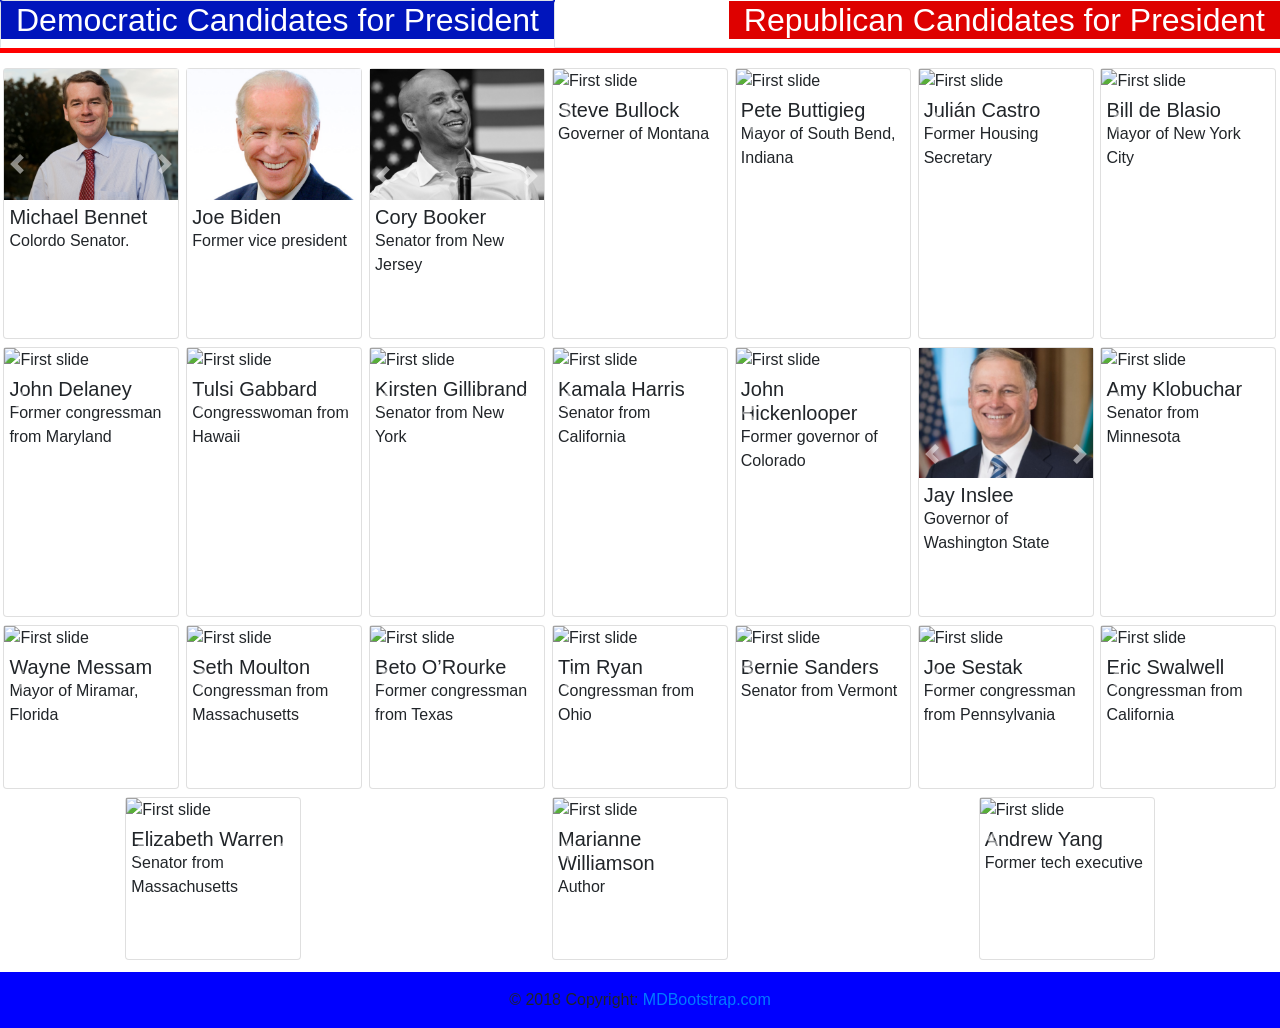
==== commit b9ca25a4: "Update index.html" ====
--- a/index.html
+++ b/index.html
@@ -97,7 +97,7 @@
       <div id="cory" class="carousel slide" data-ride="carousel" data-interval="false">
         <div class="carousel-inner">
           <div class="carousel-item active">
-            <img class="d-block w-100" src="img/cory.png" alt="First slide">
+            <img class="d-block w-100" src="img/cory.PNG" alt="First slide">
             <div class="card-body">
               <h5 class="card-title">Cory Booker</h5>
               <p class="card-text">Senator from New Jersey</p>
@@ -844,4 +844,4 @@
 
 </body>
 
-</html>+</html>
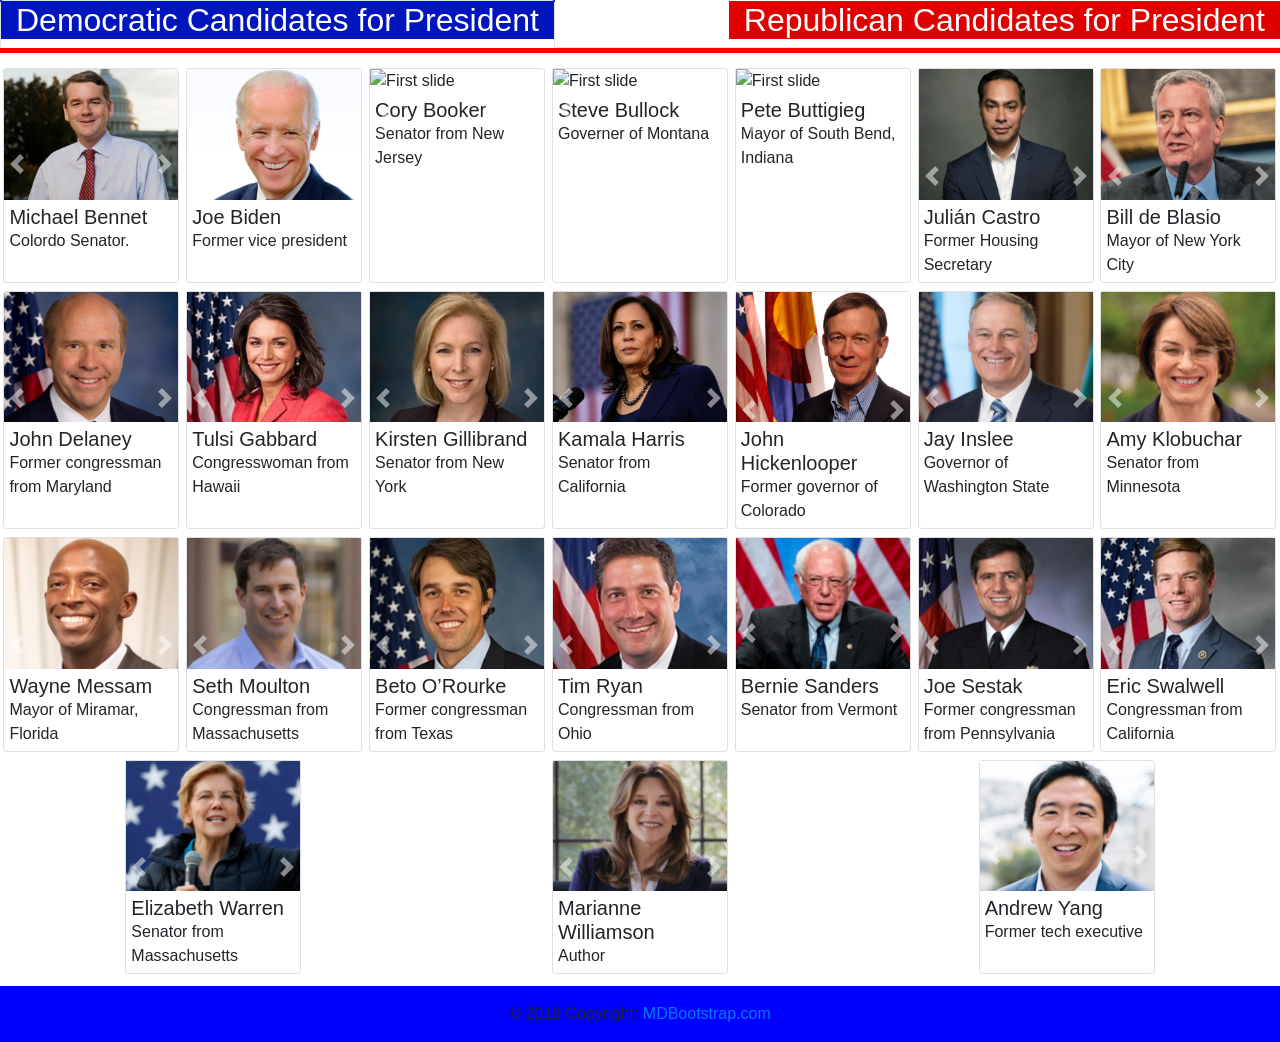
==== commit c8598f26: "Update index.html" ====
--- a/index.html
+++ b/index.html
@@ -97,7 +97,7 @@
       <div id="cory" class="carousel slide" data-ride="carousel" data-interval="false">
         <div class="carousel-inner">
           <div class="carousel-item active">
-            <img class="d-block w-100" src="img/cory.PNG" alt="First slide">
+            <img class="d-block w-100" src="img/cory.png" alt="First slide">
             <div class="card-body">
               <h5 class="card-title">Cory Booker</h5>
               <p class="card-text">Senator from New Jersey</p>
@@ -195,7 +195,7 @@
       <div id="julian" class="carousel slide" data-ride="carousel" data-interval="false">
         <div class="carousel-inner">
           <div class="carousel-item active">
-            <img class="d-block w-100" src="img/julian.png" alt="First slide">
+            <img class="d-block w-100" src="img/julian.PNG" alt="First slide">
             <div class="card-body">
               <h5 class="card-title">Julián Castro</h5>
               <p class="card-text">Former Housing Secretary</p>
@@ -230,7 +230,7 @@
       <div id="bill" class="carousel slide" data-ride="carousel" data-interval="false">
         <div class="carousel-inner">
           <div class="carousel-item active">
-            <img class="d-block w-100" src="img/bill.png" alt="First slide">
+            <img class="d-block w-100" src="img/bill.PNG" alt="First slide">
             <div class="card-body">
               <h5 class="card-title">Bill de Blasio</h5>
               <p class="card-text">Mayor of New York City</p>
@@ -262,7 +262,7 @@
       <div id="john" class="carousel slide" data-ride="carousel" data-interval="false">
         <div class="carousel-inner">
           <div class="carousel-item active">
-            <img class="d-block w-100" src="img/john.png" alt="First slide">
+            <img class="d-block w-100" src="img/john.PNG" alt="First slide">
             <div class="card-body">
               <h5 class="card-title">John Delaney</h5>
               <p class="card-text">Former congressman from Maryland</p>
@@ -295,7 +295,7 @@
       <div id="tulsi" class="carousel slide" data-ride="carousel" data-interval="false">
         <div class="carousel-inner">
           <div class="carousel-item active">
-            <img class="d-block w-100" src="img/tulsi.png" alt="First slide">
+            <img class="d-block w-100" src="img/tulsi.PNG" alt="First slide">
             <div class="card-body">
               <h5 class="card-title">Tulsi Gabbard</h5>
               <p class="card-text">Congresswoman from Hawaii</p>
@@ -329,7 +329,7 @@
       <div id="kristen" class="carousel slide" data-ride="carousel" data-interval="false">
         <div class="carousel-inner">
           <div class="carousel-item active">
-            <img class="d-block w-100" src="img/kristen.png" alt="First slide">
+            <img class="d-block w-100" src="img/kristen.PNG" alt="First slide">
             <div class="card-body">
               <h5 class="card-title">Kirsten Gillibrand</h5>
               <p class="card-text">Senator from New York</p>
@@ -360,7 +360,7 @@
       <div id="kamala" class="carousel slide" data-ride="carousel" data-interval="false">
         <div class="carousel-inner">
           <div class="carousel-item active">
-            <img class="d-block w-100" src="img/kamala.png" alt="First slide">
+            <img class="d-block w-100" src="img/kamala.PNG" alt="First slide">
             <div class="card-body">
               <h5 class="card-title">Kamala Harris</h5>
               <p class="card-text">Senator from California</p>
@@ -394,7 +394,7 @@
       <div id="john2" class="carousel slide" data-ride="carousel" data-interval="false">
         <div class="carousel-inner">
           <div class="carousel-item active">
-            <img class="d-block w-100" src="img/john2.png" alt="First slide">
+            <img class="d-block w-100" src="img/john2.PNG" alt="First slide">
             <div class="card-body">
               <h5 class="card-title">John Hickenlooper</h5>
               <p class="card-text">Former governor of Colorado</p>
@@ -458,7 +458,7 @@
       <div id="amy" class="carousel slide" data-ride="carousel" data-interval="false">
         <div class="carousel-inner">
           <div class="carousel-item active">
-            <img class="d-block w-100" src="img/amy.png" alt="First slide">
+            <img class="d-block w-100" src="img/amy.PNG" alt="First slide">
             <div class="card-body">
               <h5 class="card-title">Amy Klobuchar</h5>
               <p class="card-text">Senator from Minnesota</p>
@@ -489,7 +489,7 @@
       <div id="wayne" class="carousel slide" data-ride="carousel" data-interval="false">
         <div class="carousel-inner">
           <div class="carousel-item active">
-            <img class="d-block w-100" src="img/wayne.png" alt="First slide">
+            <img class="d-block w-100" src="img/wayne.PNG" alt="First slide">
             <div class="card-body">
               <h5 class="card-title">Wayne Messam</h5>
               <p class="card-text">Mayor of Miramar, Florida</p>
@@ -522,7 +522,7 @@
       <div id="seth" class="carousel slide" data-ride="carousel" data-interval="false">
         <div class="carousel-inner">
           <div class="carousel-item active">
-            <img class="d-block w-100" src="img/seth.png" alt="First slide">
+            <img class="d-block w-100" src="img/seth.PNG" alt="First slide">
             <div class="card-body">
               <h5 class="card-title">Seth Moulton</h5>
               <p class="card-text">Congressman from Massachusetts</p>
@@ -555,7 +555,7 @@
       <div id="beto" class="carousel slide" data-ride="carousel" data-interval="false">
         <div class="carousel-inner">
           <div class="carousel-item active">
-            <img class="d-block w-100" src="img/beto.png" alt="First slide">
+            <img class="d-block w-100" src="img/beto.PNG" alt="First slide">
             <div class="card-body">
               <h5 class="card-title">Beto O’Rourke</h5>
               <p class="card-text">Former congressman from Texas</p>
@@ -589,7 +589,7 @@
       <div id="tim" class="carousel slide" data-ride="carousel" data-interval="false">
         <div class="carousel-inner">
           <div class="carousel-item active">
-            <img class="d-block w-100" src="img/tim.png" alt="First slide">
+            <img class="d-block w-100" src="img/tim.PNG" alt="First slide">
             <div class="card-body">
               <h5 class="card-title">Tim Ryan</h5>
               <p class="card-text">Congressman from Ohio</p>
@@ -624,7 +624,7 @@
       <div id="bernie" class="carousel slide" data-ride="carousel" data-interval="false">
         <div class="carousel-inner">
           <div class="carousel-item active">
-            <img class="d-block w-100" src="img/bernie.png" alt="First slide">
+            <img class="d-block w-100" src="img/bernie.PNG" alt="First slide">
             <div class="card-body">
               <h5 class="card-title">Bernie Sanders</h5>
               <p class="card-text">Senator from Vermont</p>
@@ -660,7 +660,7 @@
       <div id="joe2" class="carousel slide" data-ride="carousel" data-interval="false">
         <div class="carousel-inner">
           <div class="carousel-item active">
-            <img class="d-block w-100" src="img/joe2.png" alt="First slide">
+            <img class="d-block w-100" src="img/joe2.PNG" alt="First slide">
             <div class="card-body">
               <h5 class="card-title">Joe Sestak</h5>
               <p class="card-text">Former congressman from Pennsylvania</p>
@@ -692,7 +692,7 @@
       <div id="eric" class="carousel slide" data-ride="carousel" data-interval="false">
         <div class="carousel-inner">
           <div class="carousel-item active">
-            <img class="d-block w-100" src="img/eric.png" alt="First slide">
+            <img class="d-block w-100" src="img/eric.PNG" alt="First slide">
             <div class="card-body">
               <h5 class="card-title">Eric Swalwell</h5>
               <p class="card-text">Congressman from California</p>
@@ -724,7 +724,7 @@
       <div id="elizabeth" class="carousel slide" data-ride="carousel" data-interval="false">
         <div class="carousel-inner">
           <div class="carousel-item active">
-            <img class="d-block w-100" src="img/elizabeth.png" alt="First slide">
+            <img class="d-block w-100" src="img/elizabeth.PNG" alt="First slide">
             <div class="card-body">
               <h5 class="card-title">Elizabeth Warren</h5>
               <p class="card-text">Senator from Massachusetts</p>
@@ -757,7 +757,7 @@
       <div id="mary" class="carousel slide" data-ride="carousel" data-interval="false">
         <div class="carousel-inner">
           <div class="carousel-item active">
-            <img class="d-block w-100" src="img/mary.png" alt="First slide">
+            <img class="d-block w-100" src="img/mary.PNG" alt="First slide">
             <div class="card-body">
               <h5 class="card-title">Marianne Williamson</h5>
               <p class="card-text">Author</p>
@@ -790,7 +790,7 @@
       <div id="andrew" class="carousel slide" data-ride="carousel" data-interval="false">
         <div class="carousel-inner">
           <div class="carousel-item active">
-            <img class="d-block w-100" src="img/andrew.png" alt="First slide">
+            <img class="d-block w-100" src="img/andrew.PNG" alt="First slide">
             <div class="card-body">
               <h5 class="card-title">Andrew Yang</h5>
               <p class="card-text">Former tech executive</p>
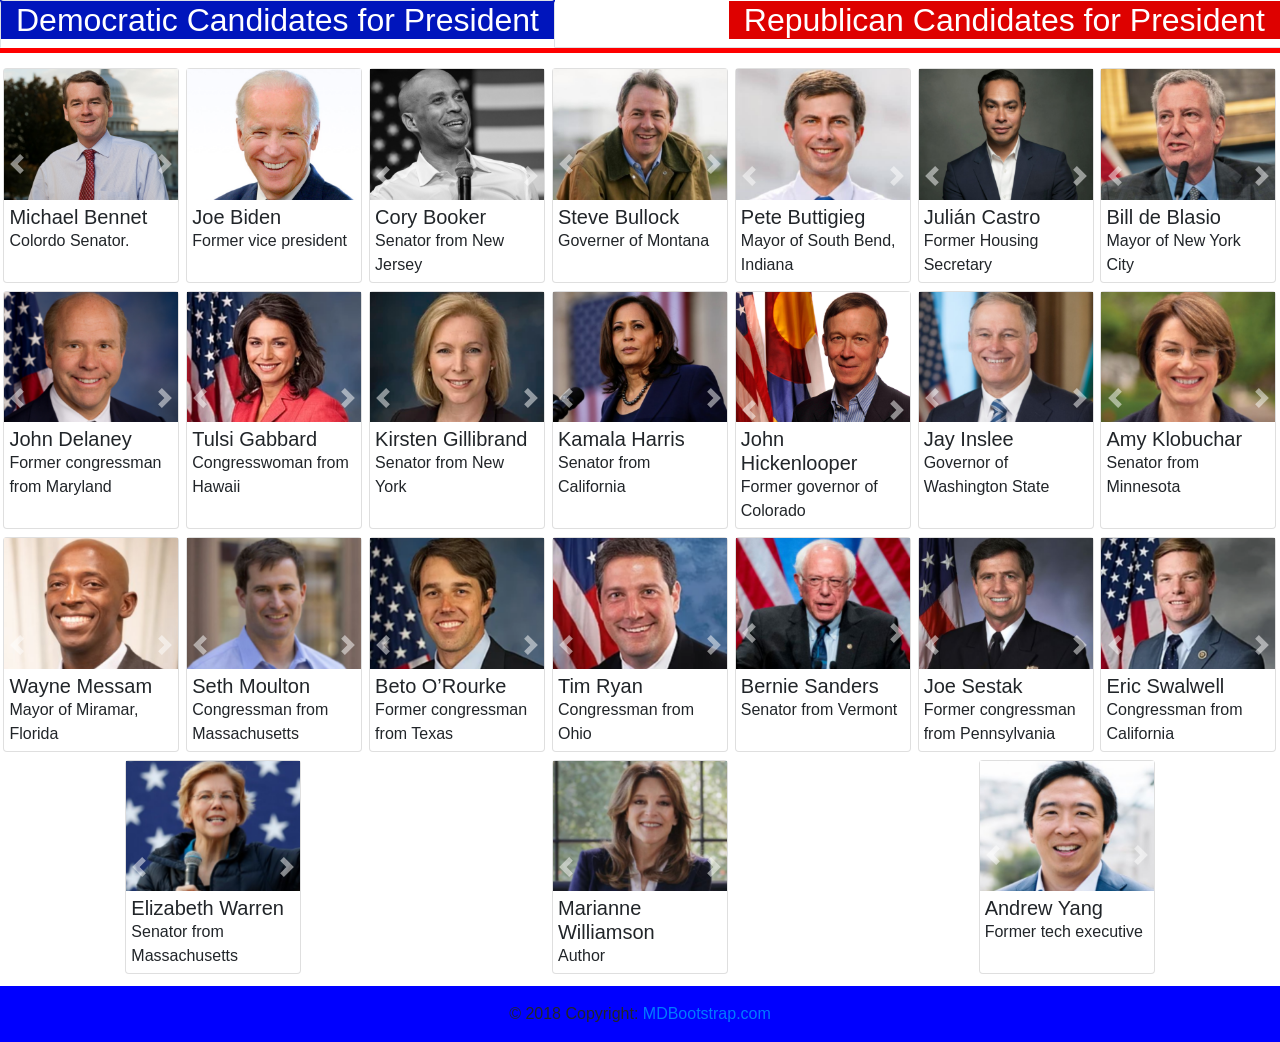
==== commit 355f36a2: "Update index.html" ====
--- a/index.html
+++ b/index.html
@@ -97,7 +97,7 @@
       <div id="cory" class="carousel slide" data-ride="carousel" data-interval="false">
         <div class="carousel-inner">
           <div class="carousel-item active">
-            <img class="d-block w-100" src="img/cory.png" alt="First slide">
+            <img class="d-block w-100" src="img/cory.PNG" alt="First slide">
             <div class="card-body">
               <h5 class="card-title">Cory Booker</h5>
               <p class="card-text">Senator from New Jersey</p>
@@ -129,7 +129,7 @@
       <div id="steve" class="carousel slide" data-ride="carousel" data-interval="false">
         <div class="carousel-inner">
           <div class="carousel-item active">
-            <img class="d-block w-100" src="img/steve.png" alt="First slide">
+            <img class="d-block w-100" src="img/steve.PNG" alt="First slide">
             <div class="card-body">
               <h5 class="card-title">Steve Bullock</h5>
               <p class="card-text">Governer of Montana</p>
@@ -162,7 +162,7 @@
       <div id="pete" class="carousel slide" data-ride="carousel" data-interval="false">
         <div class="carousel-inner">
           <div class="carousel-item active">
-            <img class="d-block w-100" src="img/pete.png" alt="First slide">
+            <img class="d-block w-100" src="img/pete.PNG" alt="First slide">
             <div class="card-body">
               <h5 class="card-title">Pete Buttigieg</h5>
               <p class="card-text">Mayor of South Bend, Indiana</p>
